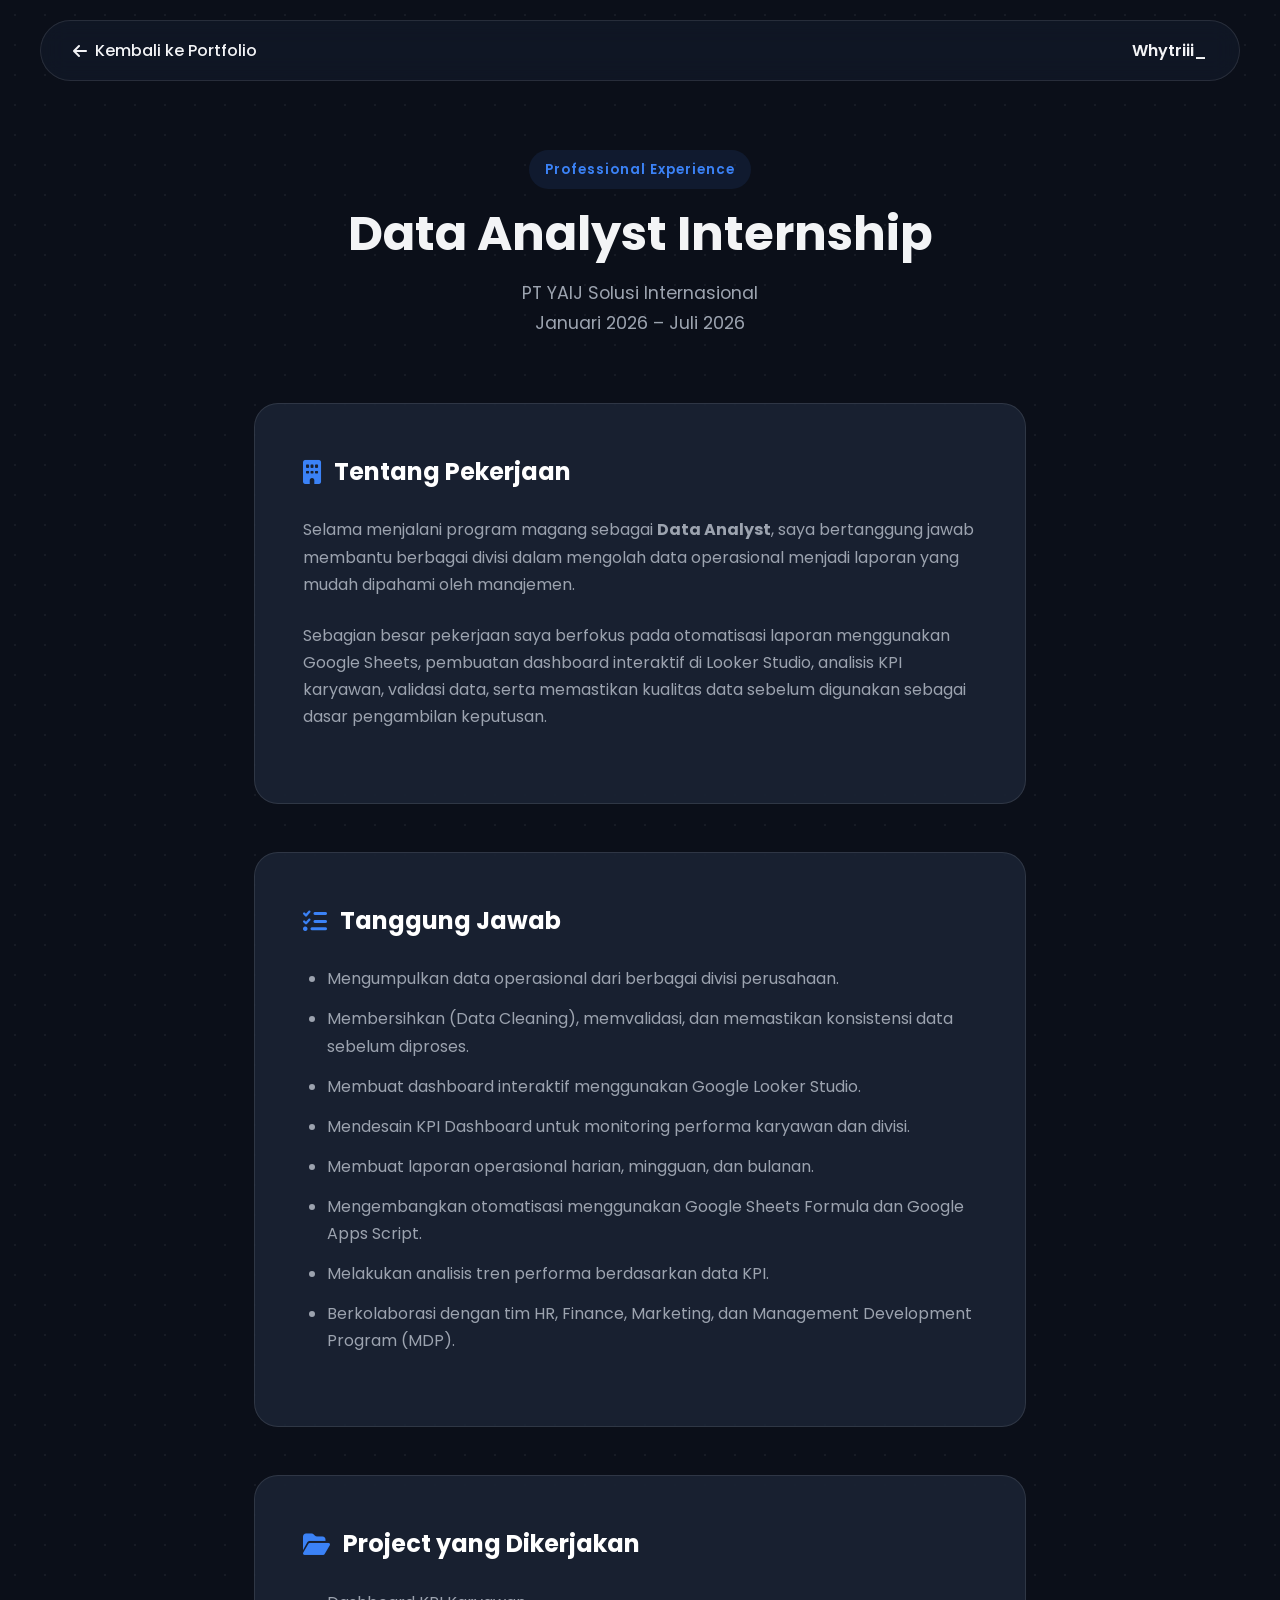
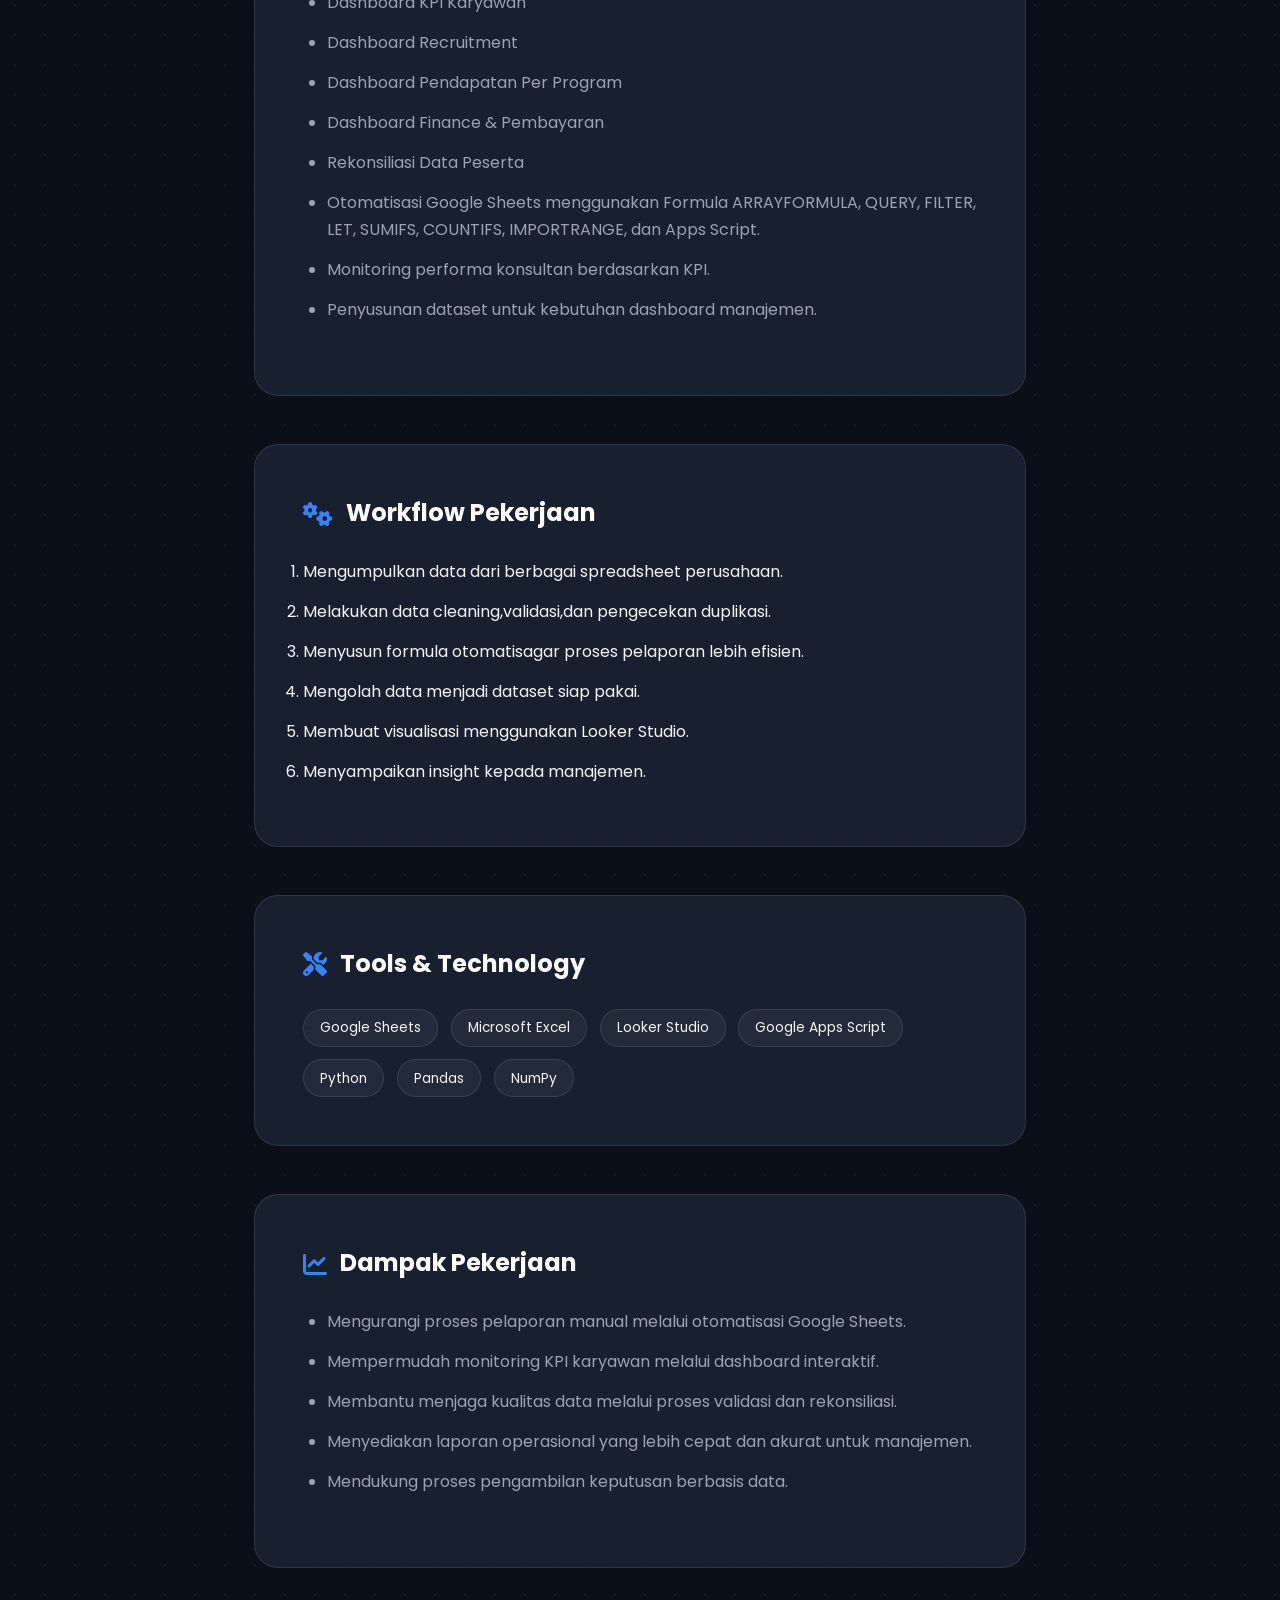
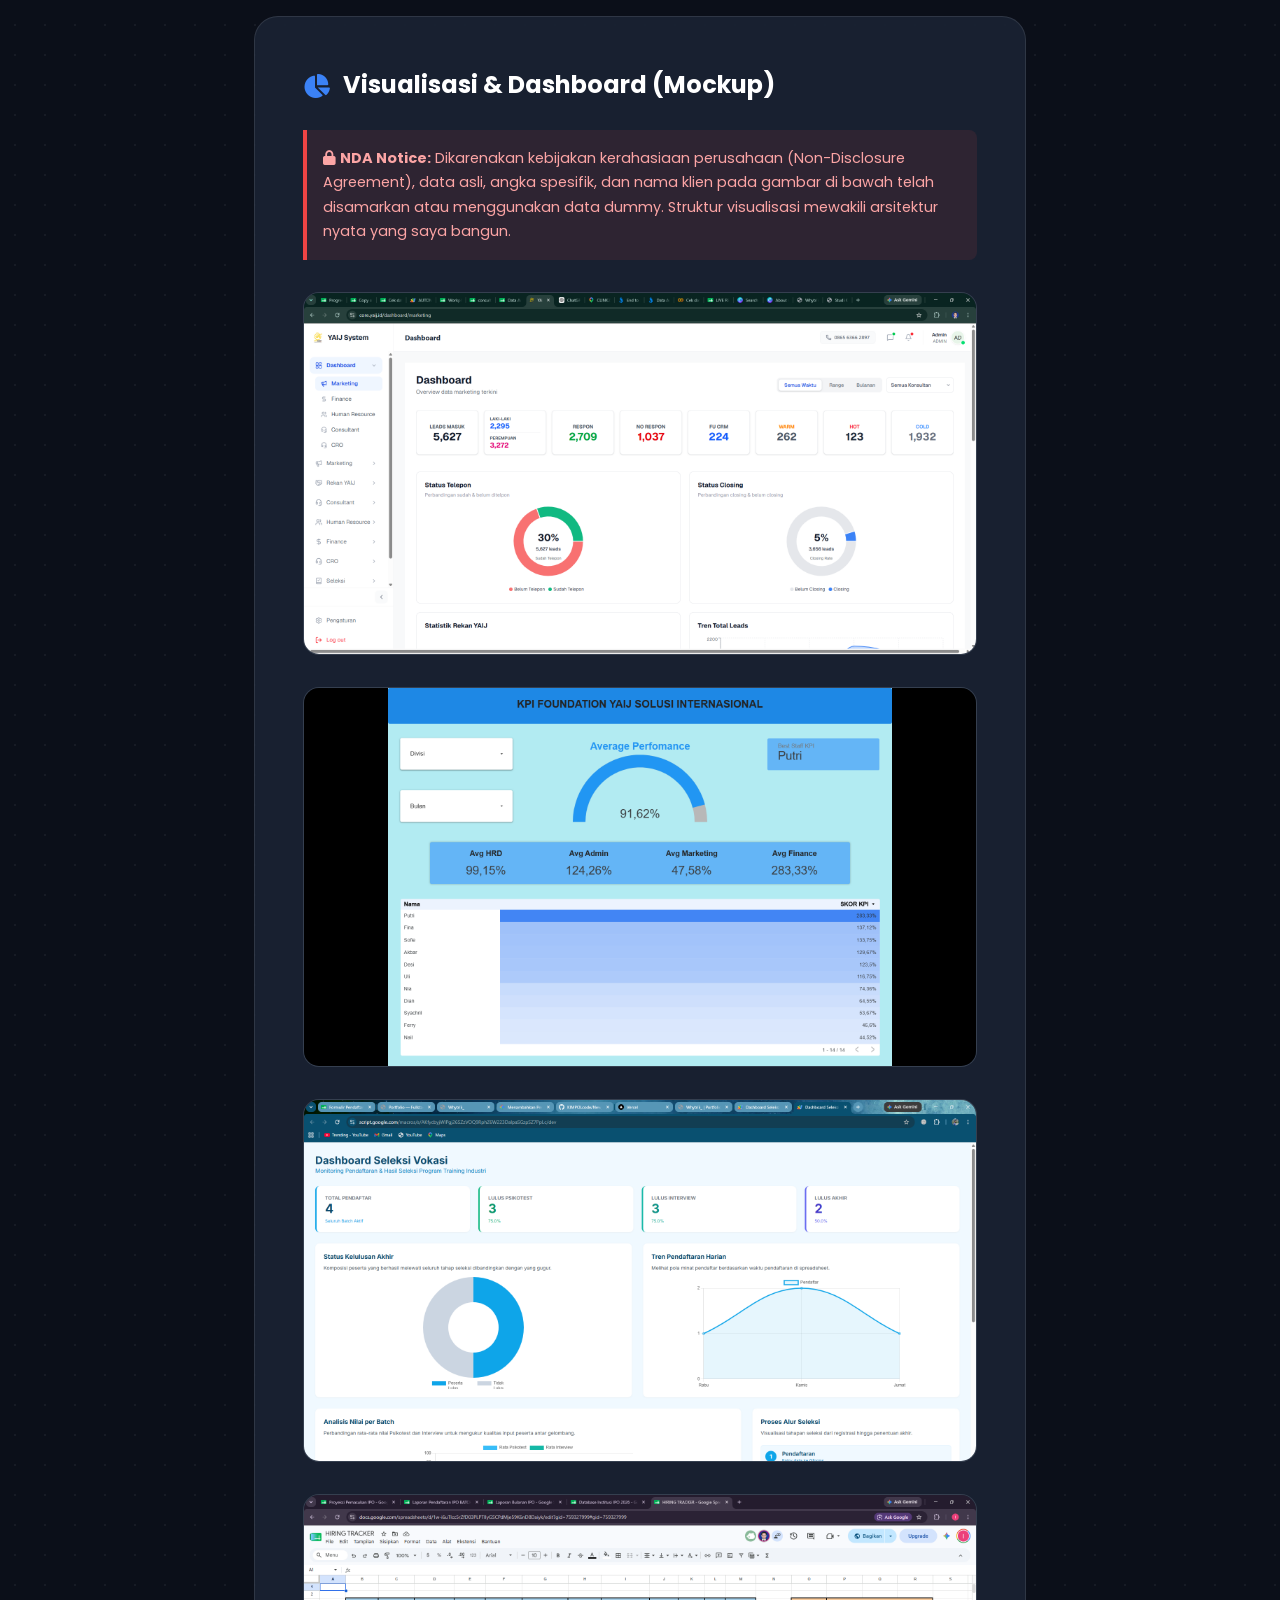
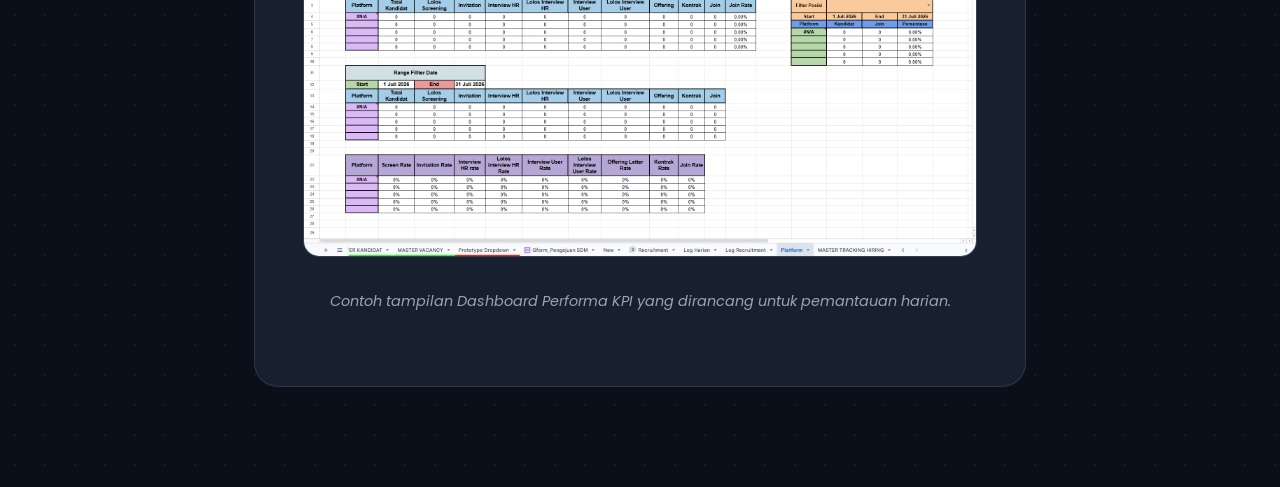
==== yaij.html @ 4270fbc7 "update" ====
<!DOCTYPE html>
<html lang="id">

<head>
    <meta charset="UTF-8" />
    <meta name="viewport" content="width=device-width, initial-scale=1.0" />
    <title>Studi Kasus Data Analyst | Whytriii_</title>

    <!-- Google Fonts -->
    <link rel="preconnect" href="https://fonts.googleapis.com">
    <link rel="preconnect" href="https://fonts.gstatic.com" crossorigin>
    <link href="https://fonts.googleapis.com/css2?family=Poppins:wght@300;400;500;600;700&display=swap"
        rel="stylesheet">

    <!-- Font Awesome -->
    <link rel="stylesheet" href="https://cdnjs.cloudflare.com/ajax/libs/font-awesome/6.6.0/css/all.min.css" />

    <style>
        /* Menggunakan ulang variabel CSS dari halaman utama agar konsisten */
        :root {
            --bg-main: #0B0F19;
            --bg-secondary: #111827;
            --bg-card: rgba(30, 41, 59, 0.7);
            --text-primary: #F3F4F6;
            --text-secondary: #9CA3AF;
            --accent-gradient: linear-gradient(135deg, #3B82F6, #8B5CF6);
            --accent-solid: #3B82F6;
            --border-color: rgba(255, 255, 255, 0.1);
            --glass-blur: blur(12px);
            --transition: all 0.3s ease;
        }

        * {
            margin: 0;
            padding: 0;
            box-sizing: border-box;
            font-family: "Poppins", sans-serif;
        }

        body {
            background-color: var(--bg-main);
            color: var(--text-primary);
            background-image: radial-gradient(rgba(255, 255, 255, 0.05) 1px, transparent 1px);
            background-size: 30px 30px;
            line-height: 1.7;
        }

        /* Navbar Sederhana untuk sub-halaman */
        .simple-nav {
            position: fixed;
            top: 20px;
            left: 50%;
            transform: translateX(-50%);
            width: 95%;
            max-width: 1200px;
            display: flex;
            align-items: center;
            justify-content: space-between;
            background: rgba(17, 24, 39, 0.8);
            backdrop-filter: var(--glass-blur);
            border: 1px solid var(--border-color);
            padding: 1rem 2rem;
            border-radius: 50px;
            z-index: 1000;
        }

        .back-btn {
            color: var(--text-primary);
            text-decoration: none;
            font-weight: 500;
            display: flex;
            align-items: center;
            gap: 0.5rem;
            transition: var(--transition);
        }

        .back-btn:hover {
            color: var(--accent-solid);
        }

        /* Container Konten Utama */
        .case-container {
            max-width: 900px;
            margin: 150px auto 100px;
            padding: 0 5%;
        }

        .case-header {
            text-align: center;
            margin-bottom: 4rem;
        }

        .badge {
            background: rgba(59, 130, 246, 0.1);
            color: var(--accent-solid);
            padding: 0.5rem 1rem;
            border-radius: 20px;
            font-size: 0.85rem;
            font-weight: 600;
            letter-spacing: 1px;
            display: inline-block;
            margin-bottom: 1rem;
        }

        .case-header h1 {
            font-size: clamp(2rem, 4vw, 3rem);
            margin-bottom: 1rem;
            line-height: 1.2;
        }

        .case-header p {
            color: var(--text-secondary);
            font-size: 1.1rem;
        }

        /* Section Konten */
        .content-section {
            background: var(--bg-card);
            border: 1px solid var(--border-color);
            border-radius: 1.5rem;
            padding: 3rem;
            margin-bottom: 3rem;
            backdrop-filter: var(--glass-blur);
        }

        .content-section h2 {
            font-size: 1.5rem;
            margin-bottom: 1.5rem;
            display: flex;
            align-items: center;
            gap: 0.8rem;
            color: white;
        }

        .content-section h2 i {
            color: var(--accent-solid);
        }

        .content-section p {
            color: var(--text-secondary);
            margin-bottom: 1.5rem;
        }

        .content-section ul {
            padding-left: 1.5rem;
            color: var(--text-secondary);
            margin-bottom: 1.5rem;
        }

        .content-section li {
            margin-bottom: 0.8rem;
        }

        /* Mockup / Image Container */
        .mockup-wrapper {
            width: 100%;
            border-radius: 1rem;
            overflow: hidden;
            border: 1px solid var(--border-color);
            margin: 2rem 0;
            background: #1e293b;
            position: relative;
        }

        .mockup-wrapper img {
            width: 100%;
            display: block;
            /* Filter blur bisa digunakan jika ingin ngeblur SS asli, 
               atau pakai gambar mockup dummy */
            /* filter: blur(5px); */
        }

        .nda-notice {
            background: rgba(239, 68, 68, 0.1);
            border-left: 4px solid #ef4444;
            padding: 1rem;
            border-radius: 0 0.5rem 0.5rem 0;
            margin-top: 1rem;
            font-size: 0.9rem;
            color: #fca5a5;
        }

        /* Tools Tags */
        .tools-list {
            display: flex;
            flex-wrap: wrap;
            gap: 0.8rem;
        }

        .tool-tag {
            background: rgba(255, 255, 255, 0.05);
            border: 1px solid var(--border-color);
            padding: 0.4rem 1rem;
            border-radius: 50px;
            font-size: 0.85rem;
            color: var(--text-primary);
        }

        @media (max-width: 768px) {
            .content-section {
                padding: 2rem 1.5rem;
            }
        }
    </style>
</head>

<body>

    <!-- Navbar -->
    <nav class="simple-nav">
        <a href="index.html" class="back-btn">
            <i class="fa-solid fa-arrow-left"></i> Kembali ke Portfolio
        </a>
        <div style="font-weight: 600;">Whytriii_</div>
    </nav>

    <main class="case-container">

        <header class="case-header">
            <span class="badge">Professional Experience</span>

            <h1>
                Data Analyst Internship
            </h1>

            <p>
                PT YAIJ Solusi Internasional<br>
                Januari 2026 – Juli 2026
            </p>
        </header>

        <!-- ABOUT -->
        <section class="content-section">

            <h2>
                <i class="fa-solid fa-building"></i>
                Tentang Pekerjaan
            </h2>

            <p>
                Selama menjalani program magang sebagai <b>Data Analyst</b>,
                saya bertanggung jawab membantu berbagai divisi dalam
                mengolah data operasional menjadi laporan yang mudah dipahami
                oleh manajemen.
            </p>

            <p>
                Sebagian besar pekerjaan saya berfokus pada
                otomatisasi laporan menggunakan Google Sheets,
                pembuatan dashboard interaktif di Looker Studio,
                analisis KPI karyawan,
                validasi data,
                serta memastikan kualitas data sebelum digunakan
                sebagai dasar pengambilan keputusan.
            </p>

        </section>

        <!-- RESPONSIBILITIES -->
        <section class="content-section">

            <h2>
                <i class="fa-solid fa-list-check"></i>
                Tanggung Jawab
            </h2>

            <ul>

                <li>
                    Mengumpulkan data operasional dari berbagai divisi perusahaan.
                </li>

                <li>
                    Membersihkan (Data Cleaning), memvalidasi,
                    dan memastikan konsistensi data sebelum diproses.
                </li>

                <li>
                    Membuat dashboard interaktif menggunakan
                    Google Looker Studio.
                </li>

                <li>
                    Mendesain KPI Dashboard untuk monitoring performa
                    karyawan dan divisi.
                </li>

                <li>
                    Membuat laporan operasional harian,
                    mingguan,
                    dan bulanan.
                </li>

                <li>
                    Mengembangkan otomatisasi menggunakan
                    Google Sheets Formula
                    dan Google Apps Script.
                </li>

                <li>
                    Melakukan analisis tren performa berdasarkan data KPI.
                </li>

                <li>
                    Berkolaborasi dengan tim HR,
                    Finance,
                    Marketing,
                    dan Management Development Program (MDP).
                </li>

            </ul>

        </section>

        <!-- PROJECT -->
        <section class="content-section">

            <h2>

                <i class="fa-solid fa-folder-open"></i>

                Project yang Dikerjakan

            </h2>

            <ul>

                <li>
                    Dashboard KPI Karyawan
                </li>

                <li>
                    Dashboard Recruitment
                </li>

                <li>
                    Dashboard Pendapatan Per Program
                </li>

                <li>
                    Dashboard Finance & Pembayaran
                </li>

                <li>
                    Rekonsiliasi Data Peserta
                </li>

                <li>
                    Otomatisasi Google Sheets menggunakan Formula
                    ARRAYFORMULA, QUERY, FILTER,
                    LET, SUMIFS,
                    COUNTIFS,
                    IMPORTRANGE,
                    dan Apps Script.
                </li>

                <li>
                    Monitoring performa konsultan berdasarkan KPI.
                </li>

                <li>
                    Penyusunan dataset untuk kebutuhan dashboard
                    manajemen.
                </li>
            </ul>
        </section>

        <!-- WORKFLOW -->
        <section class="content-section">
            <h2>
                <i class="fa-solid fa-gears"></i>
                Workflow Pekerjaan
            </h2>
            <ol>
                <li>Mengumpulkan data dari berbagai spreadsheet perusahaan.</li>
                <li>Melakukan data cleaning,validasi,dan pengecekan duplikasi.</li>
                <li>Menyusun formula otomatisagar proses pelaporan lebih efisien.</li>
                <li>Mengolah data menjadi dataset siap pakai.</li>
                <li>Membuat visualisasi menggunakan Looker Studio.</li>
                <li>Menyampaikan insight kepada manajemen.</li>
            </ol>
        </section>

        <!-- TOOLS -->
        <section class="content-section">
            <h2>
                <i class="fa-solid fa-screwdriver-wrench"></i>
                Tools & Technology
            </h2>
            <div class="tools-list">
                <span class="tool-tag">Google Sheets</span>
                <span class="tool-tag">Microsoft Excel</span>
                <span class="tool-tag">Looker Studio</span>
                <span class="tool-tag">Google Apps Script</span>
                <span class="tool-tag">Python</span>
                <span class="tool-tag">Pandas</span>
                <span class="tool-tag">NumPy</span>
            </div>
        </section>

        <!-- IMPACT -->
        <section class="content-section">
            <h2>
                <i class="fa-solid fa-chart-line"></i>
                Dampak Pekerjaan
            </h2>

            <ul>
                <li>Mengurangi proses pelaporan manual melalui otomatisasi Google Sheets.</li>
                <li>Mempermudah monitoring KPI karyawan melalui dashboard interaktif.</li>
                <li>Membantu menjaga kualitas data melalui proses validasi dan rekonsiliasi.</li>
                <li>Menyediakan laporan operasional yang lebih cepat dan akurat untuk manajemen.</li>
                <li>Mendukung proses pengambilan keputusan berbasis data.</li>
            </ul>

        </section>
        <!-- Section 4: Cuplikan Hasil / Dashboard -->
        <section class="content-section">
            <h2><i class="fa-solid fa-chart-pie"></i> Visualisasi & Dashboard (Mockup)</h2>

            <div class="nda-notice">
                <i class="fa-solid fa-lock"></i> <strong>NDA Notice:</strong> Dikarenakan kebijakan kerahasiaan
                perusahaan (Non-Disclosure Agreement), data asli, angka spesifik, dan nama klien pada gambar di bawah
                telah disamarkan atau menggunakan data dummy. Struktur visualisasi mewakili arsitektur nyata yang saya
                bangun.
            </div>

            <!-- Tempatkan gambar SS/Mockup dashboard kamu di sini -->
            <div class="mockup-wrapper">
                <!-- Ganti src dengan screenshot dashboard kamu (dummy/blur) -->
                <img src="Img\Dashboard.png" alt="Mockup Dashboard Data Analyst"
                    onerror="this.style.backgroundColor='#1e293b'; this.style.height='300px';">
            </div>
            <div class="mockup-wrapper">
                <!-- Ganti src dengan screenshot dashboard kamu (dummy/blur) -->
                <img src="Img\KPI.png" alt="Mockup Dashboard Data Analyst"
                    onerror="this.style.backgroundColor='#1e293b'; this.style.height='300px';">
            </div>
            <div class="mockup-wrapper">
                <!-- Ganti src dengan screenshot dashboard kamu (dummy/blur) -->
                <img src="Img\Seleksi Peserta.png" alt="Mockup Dashboard Data Analyst"
                    onerror="this.style.backgroundColor='#1e293b'; this.style.height='300px';">
            </div>
            <div class="mockup-wrapper">
                <!-- Ganti src dengan screenshot dashboard kamu (dummy/blur) -->
                <img src="Img\HR.png" alt="Mockup Dashboard Data Analyst"
                    onerror="this.style.backgroundColor='#1e293b'; this.style.height='300px';">
            </div>
            <p style="font-size: 0.9rem; text-align: center;">
                <em>Contoh tampilan Dashboard Performa KPI yang dirancang untuk pemantauan harian.</em>
            </p>
        </section>

    </main>

</body>

</html>
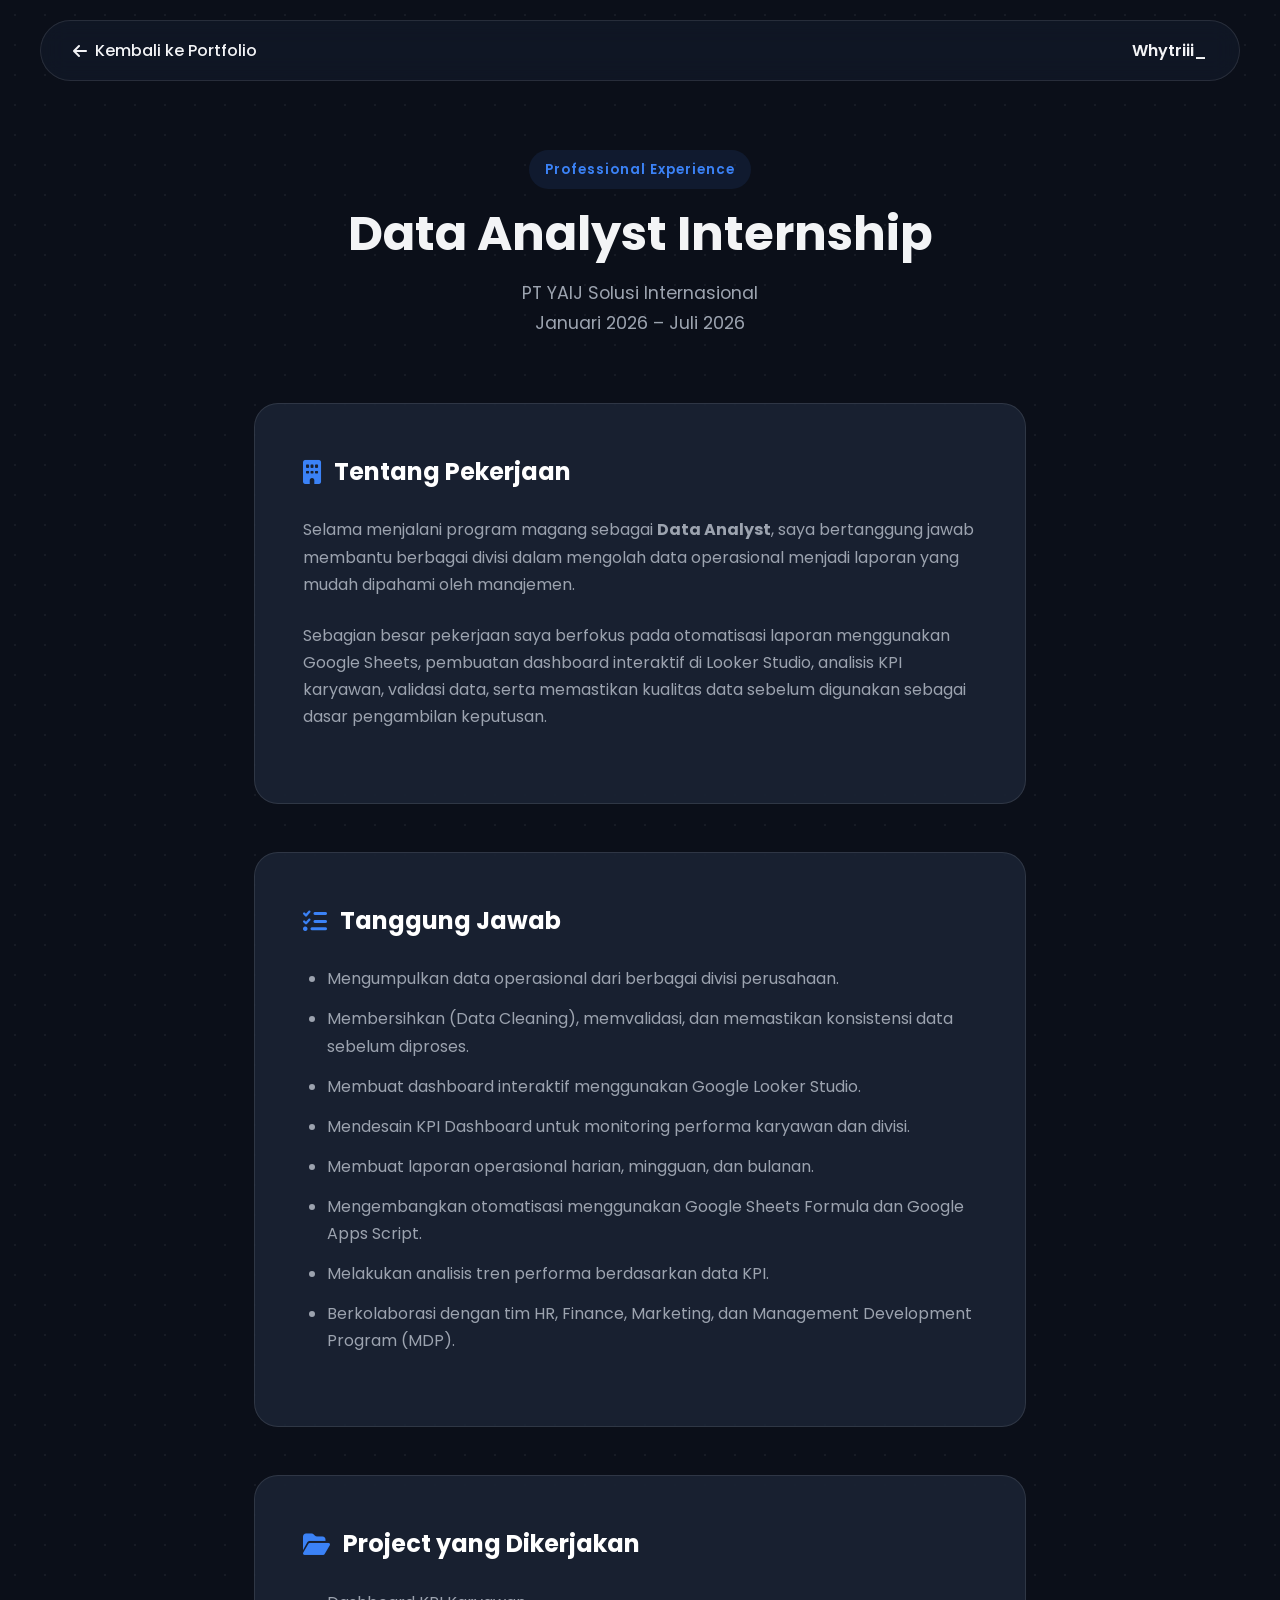
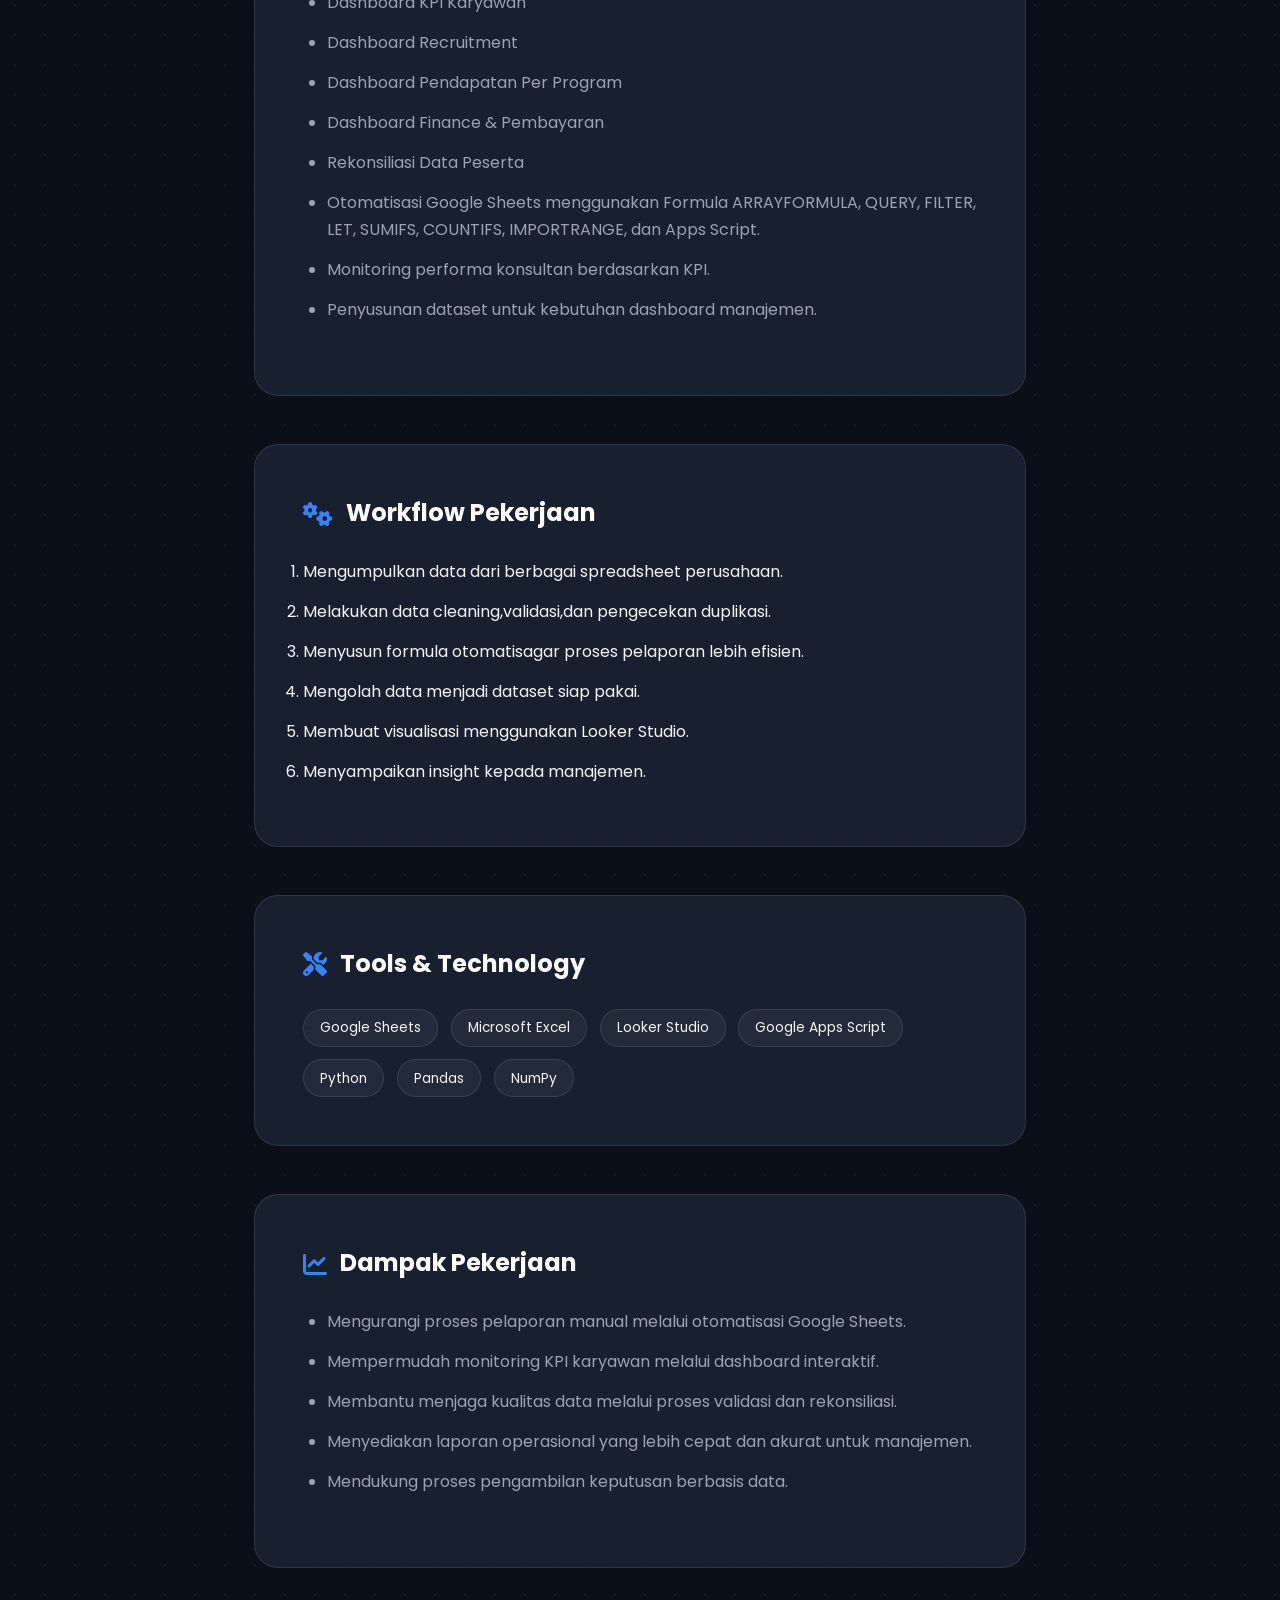
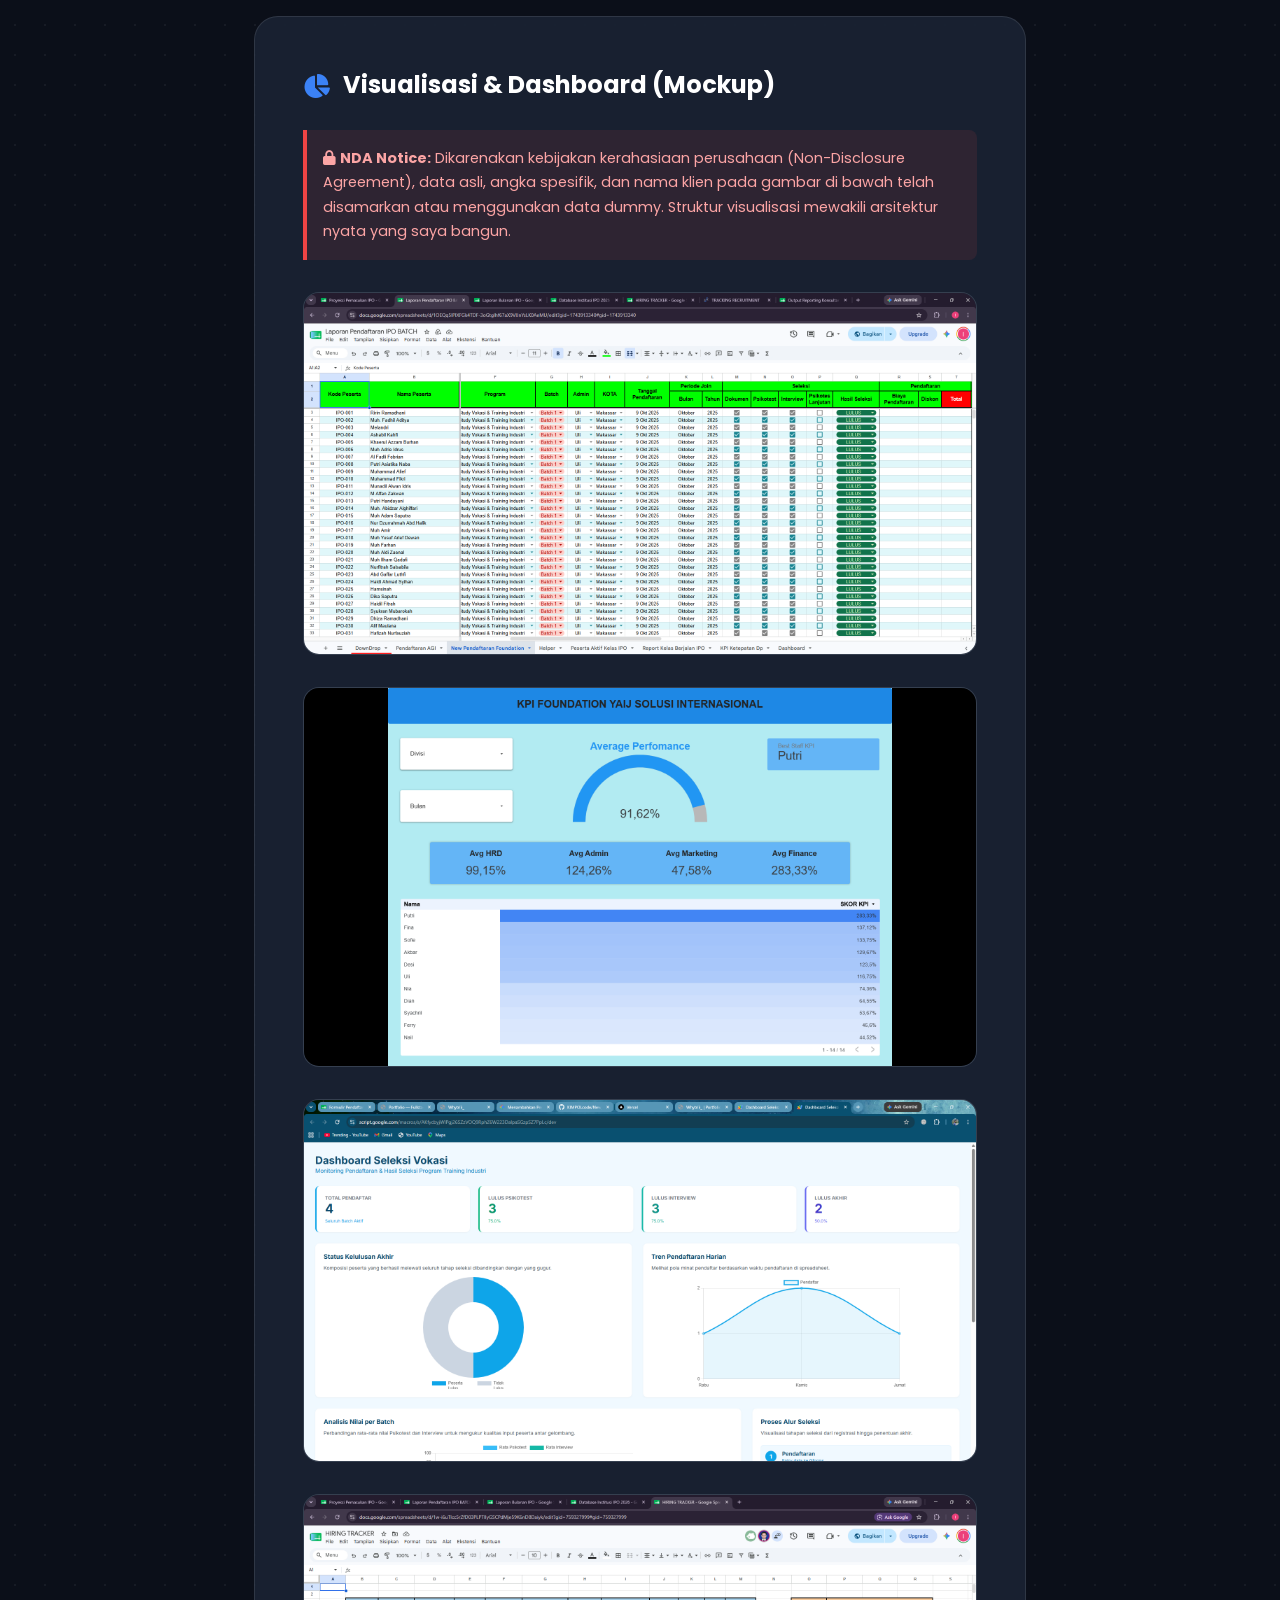
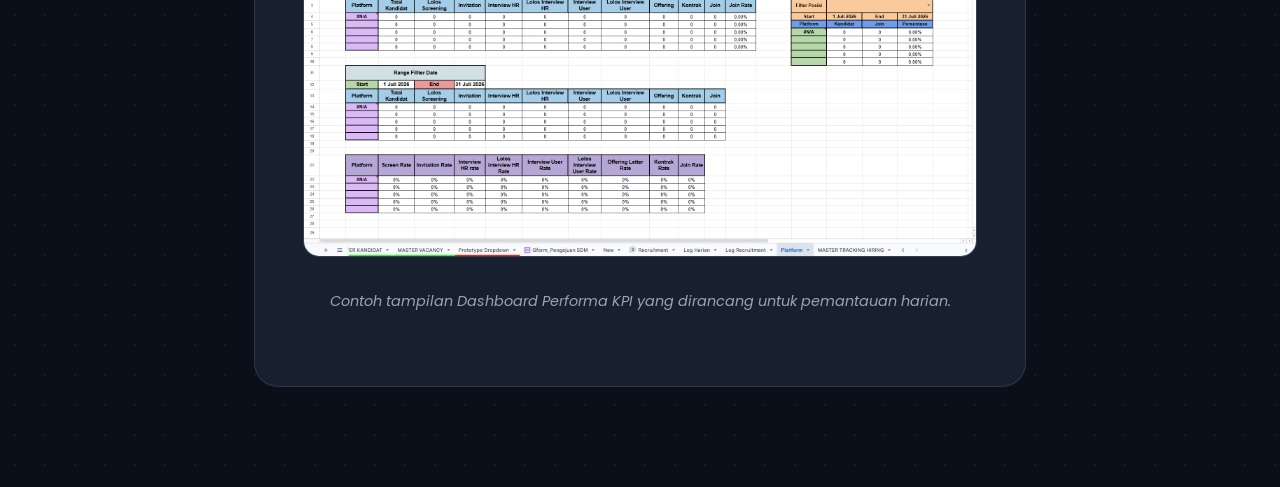
==== commit e869f15a: "update" ====
--- a/yaij.html
+++ b/yaij.html
@@ -428,7 +428,7 @@
             <!-- Tempatkan gambar SS/Mockup dashboard kamu di sini -->
             <div class="mockup-wrapper">
                 <!-- Ganti src dengan screenshot dashboard kamu (dummy/blur) -->
-                <img src="Img\Dashboard.png" alt="Mockup Dashboard Data Analyst"
+                <img src="Img\data.png" alt="Mockup Dashboard Data Analyst"
                     onerror="this.style.backgroundColor='#1e293b'; this.style.height='300px';">
             </div>
             <div class="mockup-wrapper">
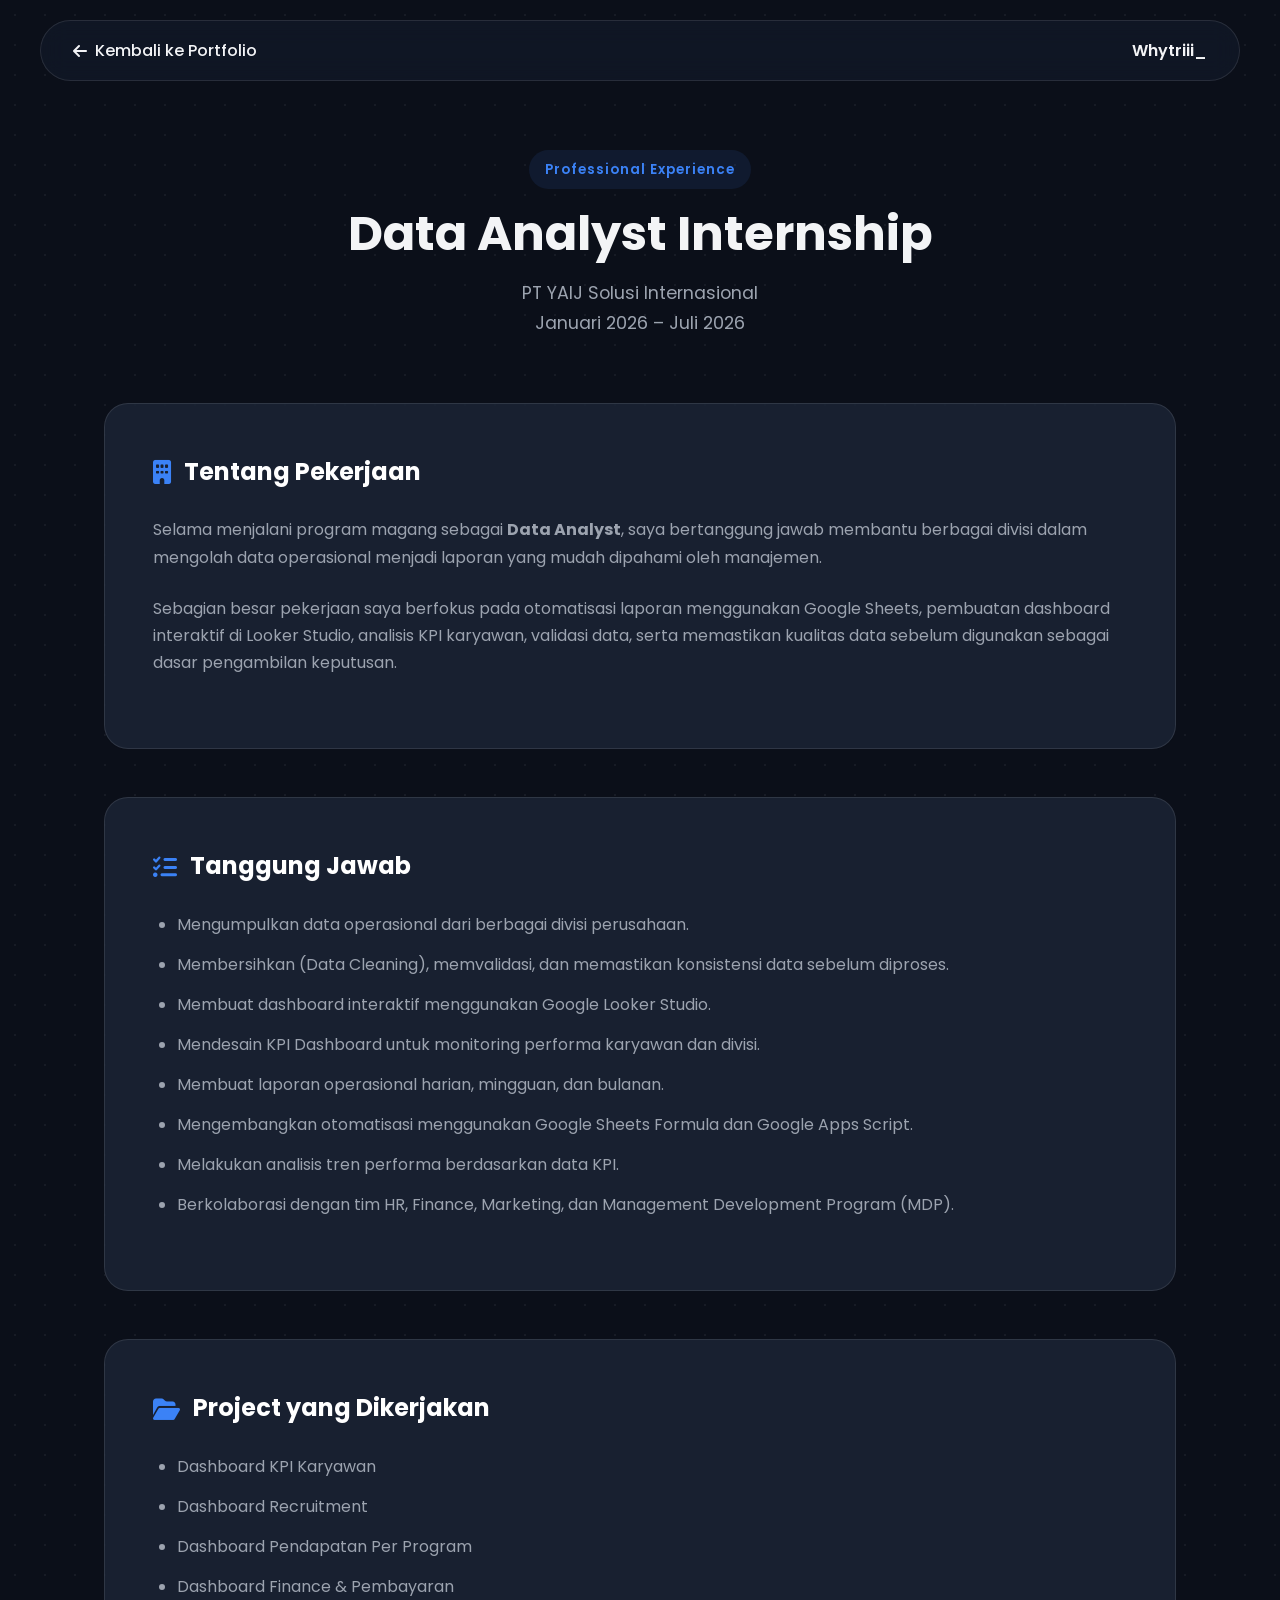
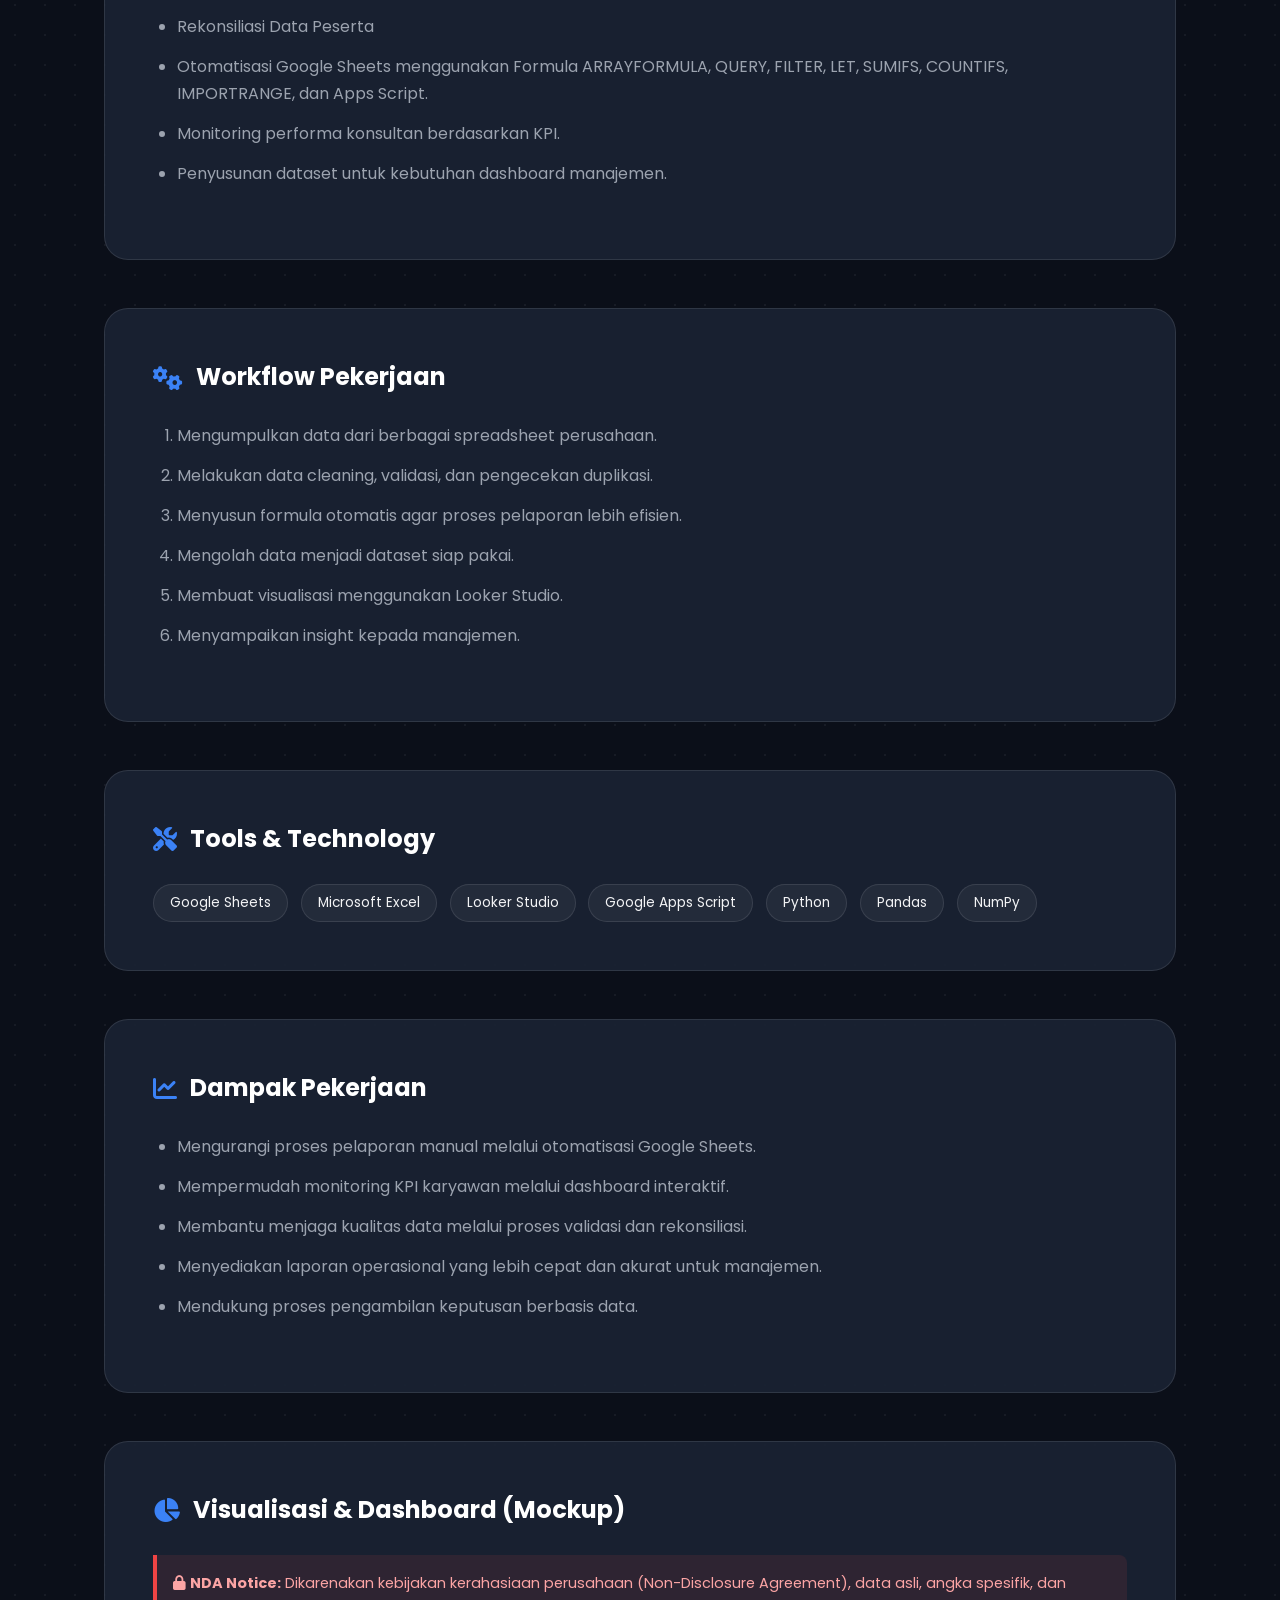
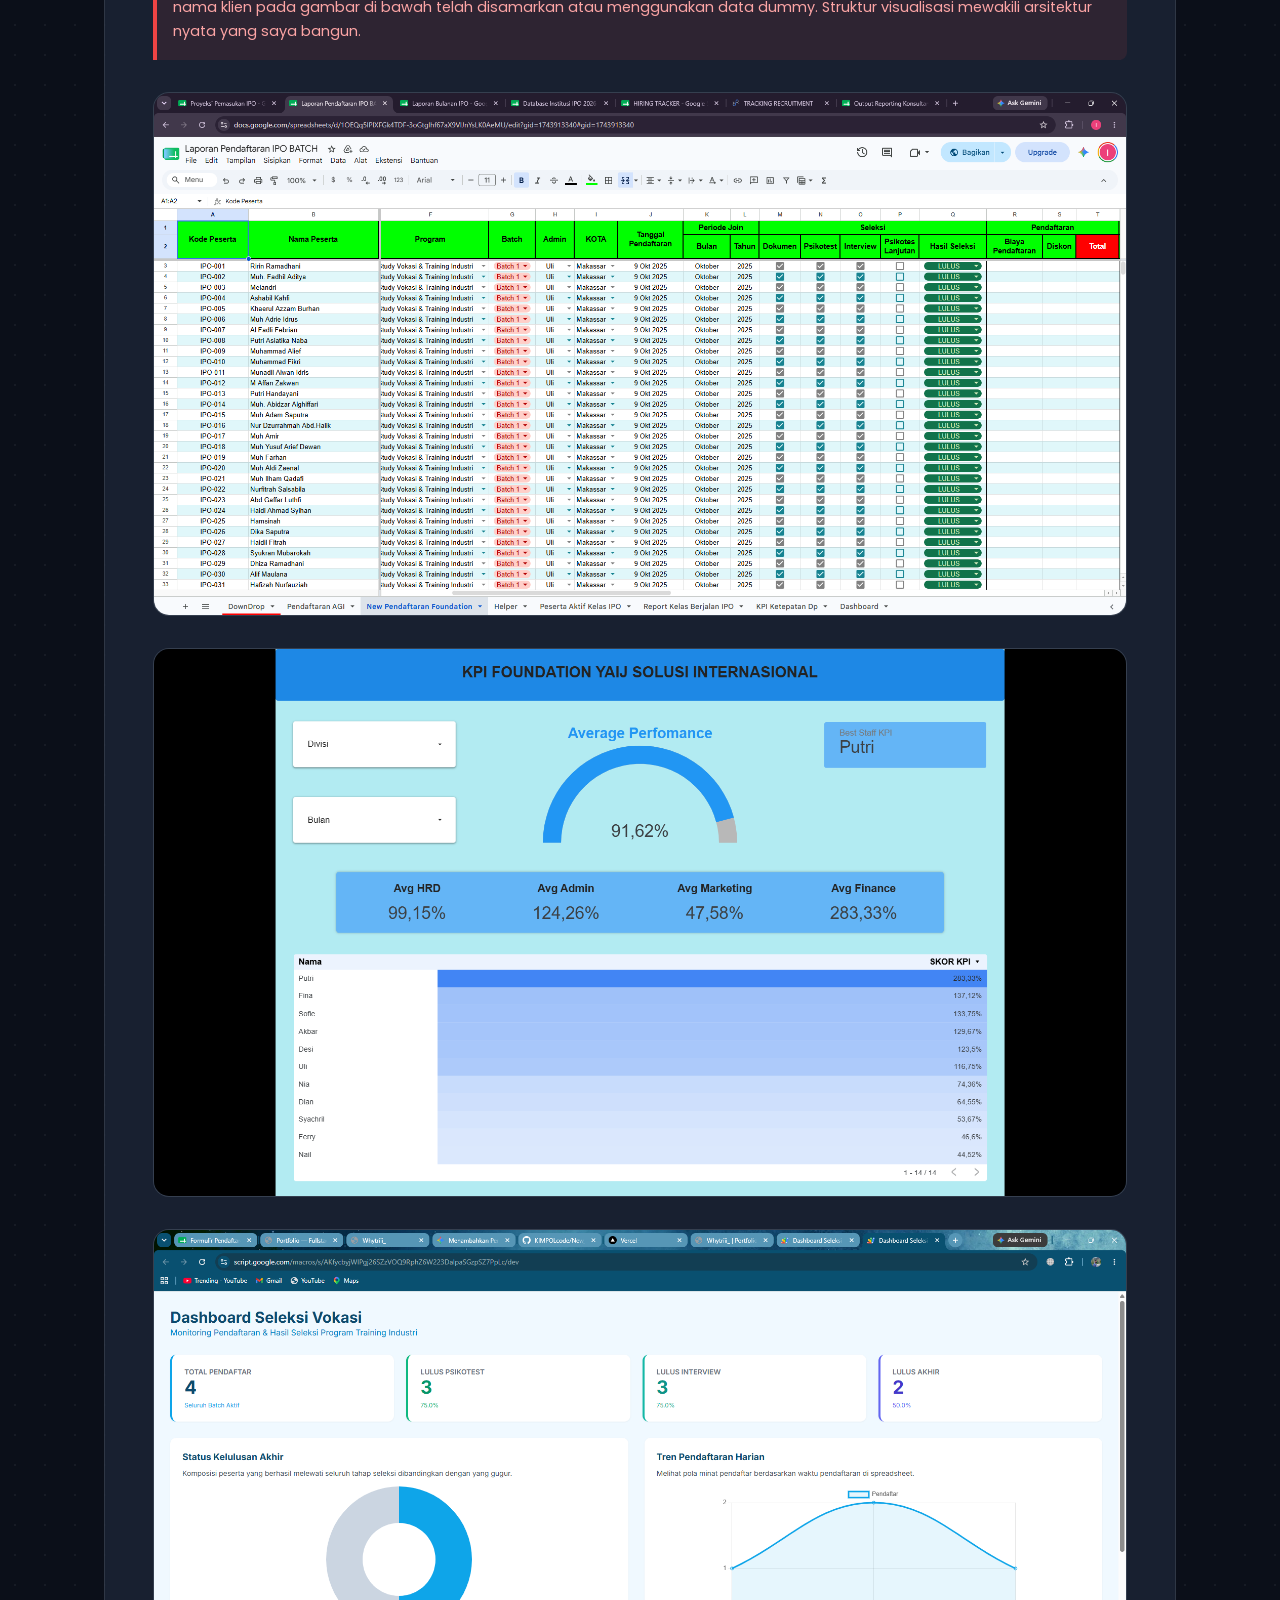
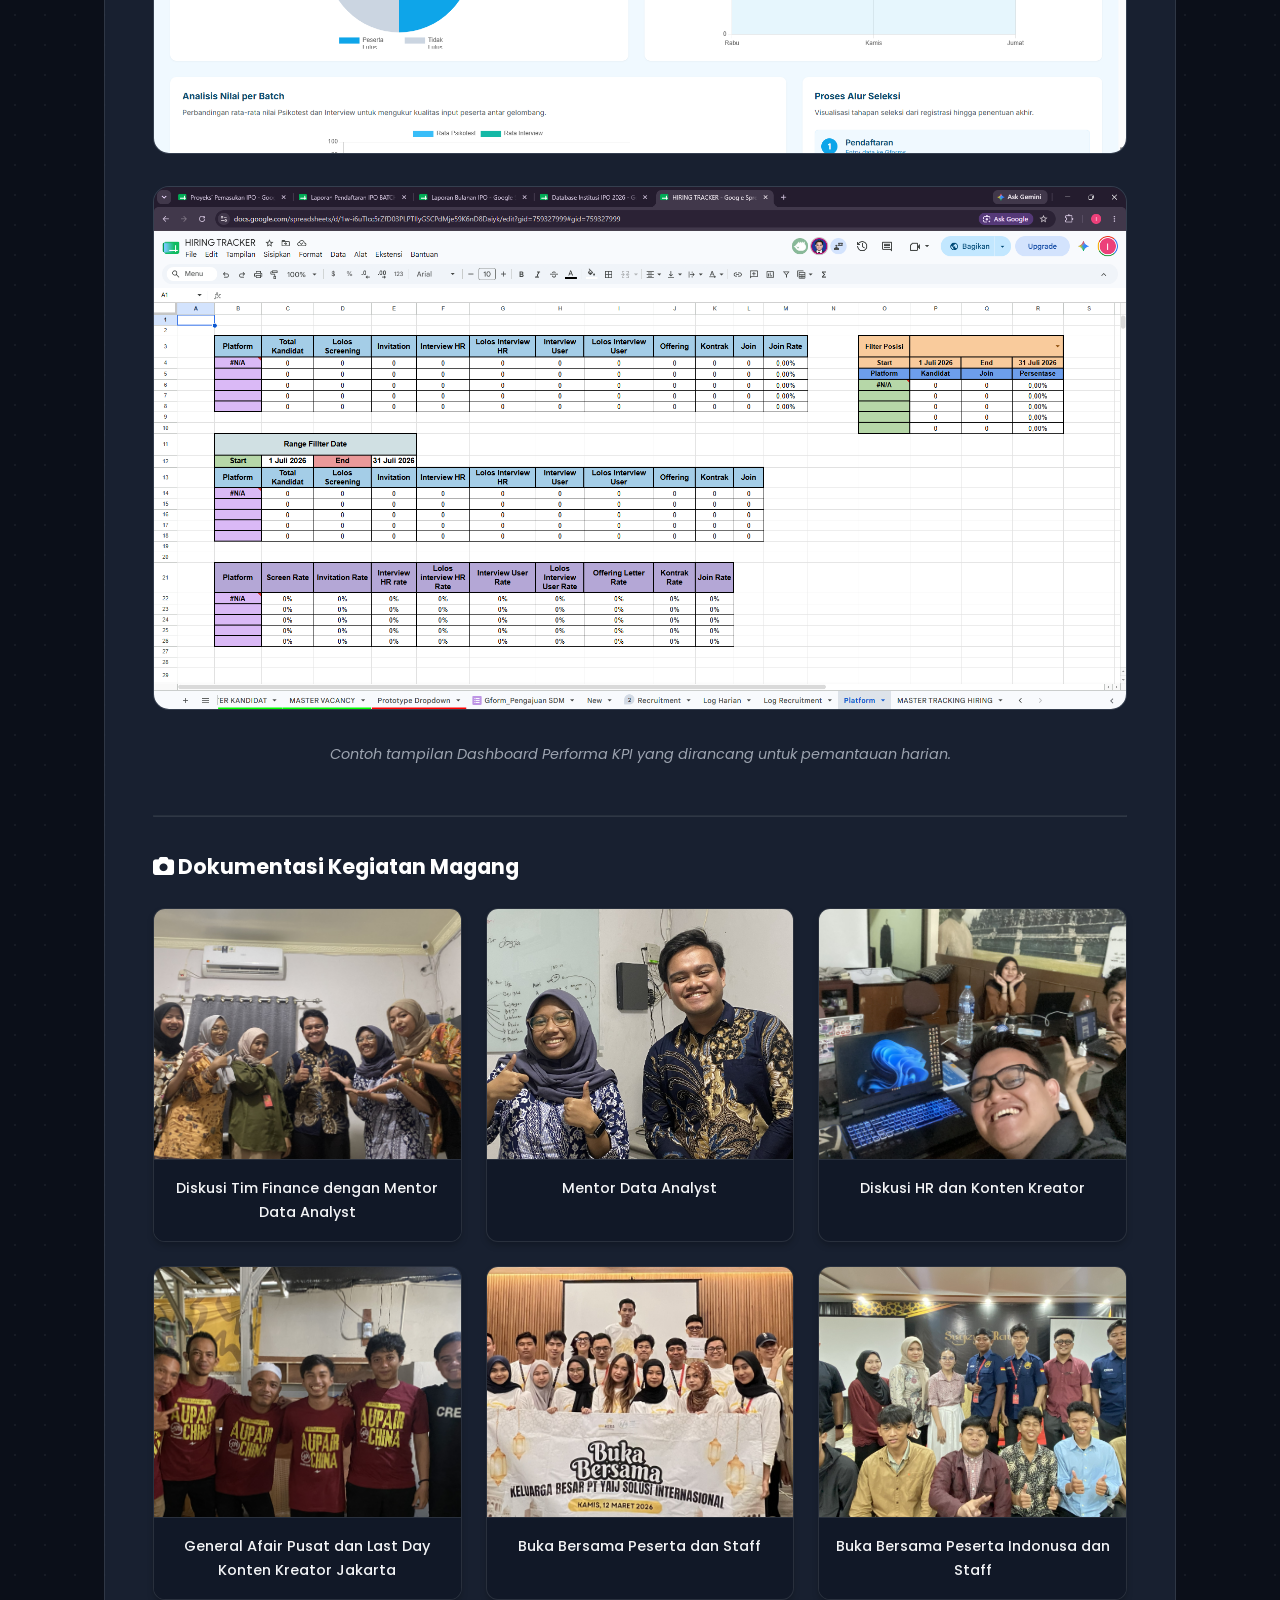
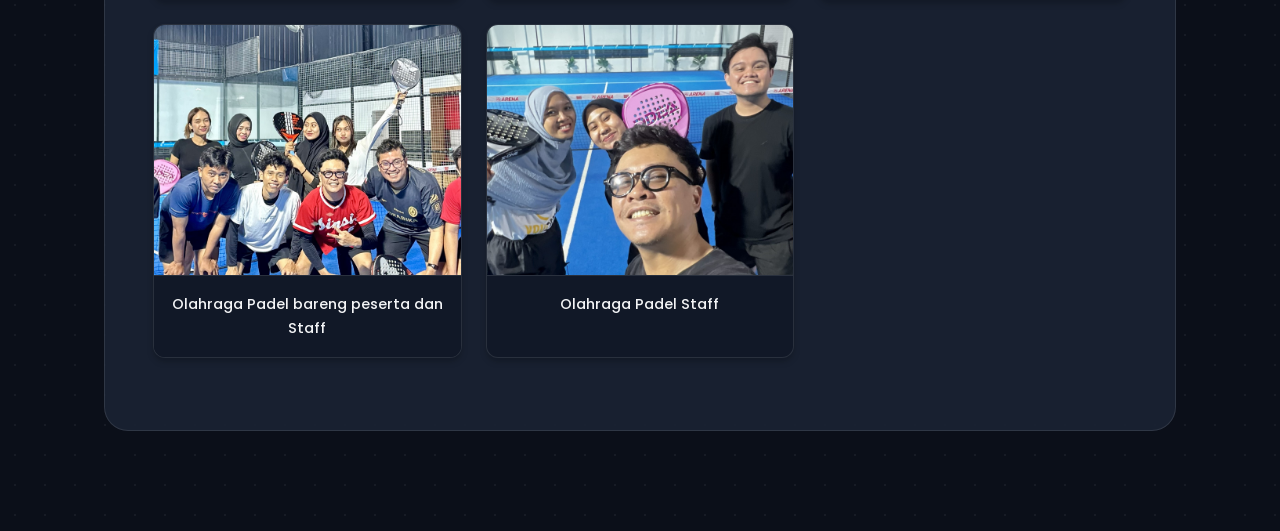
==== commit 1d7594d9: "update" ====
--- a/yaij.html
+++ b/yaij.html
@@ -80,7 +80,8 @@
 
         /* Container Konten Utama */
         .case-container {
-            max-width: 900px;
+            max-width: 1200px;
+            /* DIUBAH: Dari 900px menjadi 1200px agar lebih lebar di desktop */
             margin: 150px auto 100px;
             padding: 0 5%;
         }
@@ -141,7 +142,8 @@
             margin-bottom: 1.5rem;
         }
 
-        .content-section ul {
+        .content-section ul,
+        .content-section ol {
             padding-left: 1.5rem;
             color: var(--text-secondary);
             margin-bottom: 1.5rem;
@@ -165,9 +167,6 @@
         .mockup-wrapper img {
             width: 100%;
             display: block;
-            /* Filter blur bisa digunakan jika ingin ngeblur SS asli, 
-               atau pakai gambar mockup dummy */
-            /* filter: blur(5px); */
         }
 
         .nda-notice {
@@ -196,9 +195,48 @@
             color: var(--text-primary);
         }
 
+        /* --- CSS TAMBAHAN UNTUK GALERI FOTO --- */
+        .kegiatan-grid {
+            display: grid;
+            grid-template-columns: repeat(auto-fit, minmax(300px, 1fr));
+            /* Diperbesar sedikit min-width nya agar foto tidak terlalu kecil di layar lebar */
+            gap: 1.5rem;
+            margin-bottom: 1.5rem;
+        }
+
+        .kegiatan-item {
+            border-radius: 12px;
+            overflow: hidden;
+            box-shadow: 0 4px 6px rgba(0, 0, 0, 0.2);
+            border: 1px solid var(--border-color);
+            background-color: var(--bg-secondary);
+        }
+
+        .kegiatan-item img {
+            width: 100%;
+            height: 250px;
+            /* Sedikit ditinggikan agar proporsional dengan layar lebar */
+            object-fit: cover;
+            display: block;
+        }
+
+        .kegiatan-caption {
+            padding: 1rem;
+            background-color: var(--bg-secondary);
+            color: var(--text-primary);
+            font-size: 0.9rem;
+            text-align: center;
+            font-weight: 500;
+            border-top: 1px solid var(--border-color);
+        }
+
         @media (max-width: 768px) {
             .content-section {
                 padding: 2rem 1.5rem;
+            }
+
+            .kegiatan-item img {
+                height: 200px;
             }
         }
     </style>
@@ -231,19 +269,16 @@
 
         <!-- ABOUT -->
         <section class="content-section">
-
             <h2>
                 <i class="fa-solid fa-building"></i>
                 Tentang Pekerjaan
             </h2>
-
             <p>
                 Selama menjalani program magang sebagai <b>Data Analyst</b>,
                 saya bertanggung jawab membantu berbagai divisi dalam
                 mengolah data operasional menjadi laporan yang mudah dipahami
                 oleh manajemen.
             </p>
-
             <p>
                 Sebagian besar pekerjaan saya berfokus pada
                 otomatisasi laporan menggunakan Google Sheets,
@@ -253,115 +288,42 @@
                 serta memastikan kualitas data sebelum digunakan
                 sebagai dasar pengambilan keputusan.
             </p>
-
         </section>
 
         <!-- RESPONSIBILITIES -->
         <section class="content-section">
-
             <h2>
                 <i class="fa-solid fa-list-check"></i>
                 Tanggung Jawab
             </h2>
-
             <ul>
-
-                <li>
-                    Mengumpulkan data operasional dari berbagai divisi perusahaan.
-                </li>
-
-                <li>
-                    Membersihkan (Data Cleaning), memvalidasi,
-                    dan memastikan konsistensi data sebelum diproses.
-                </li>
-
-                <li>
-                    Membuat dashboard interaktif menggunakan
-                    Google Looker Studio.
-                </li>
-
-                <li>
-                    Mendesain KPI Dashboard untuk monitoring performa
-                    karyawan dan divisi.
-                </li>
-
-                <li>
-                    Membuat laporan operasional harian,
-                    mingguan,
-                    dan bulanan.
-                </li>
-
-                <li>
-                    Mengembangkan otomatisasi menggunakan
-                    Google Sheets Formula
-                    dan Google Apps Script.
-                </li>
-
-                <li>
-                    Melakukan analisis tren performa berdasarkan data KPI.
-                </li>
-
-                <li>
-                    Berkolaborasi dengan tim HR,
-                    Finance,
-                    Marketing,
-                    dan Management Development Program (MDP).
-                </li>
-
+                <li>Mengumpulkan data operasional dari berbagai divisi perusahaan.</li>
+                <li>Membersihkan (Data Cleaning), memvalidasi, dan memastikan konsistensi data sebelum diproses.</li>
+                <li>Membuat dashboard interaktif menggunakan Google Looker Studio.</li>
+                <li>Mendesain KPI Dashboard untuk monitoring performa karyawan dan divisi.</li>
+                <li>Membuat laporan operasional harian, mingguan, dan bulanan.</li>
+                <li>Mengembangkan otomatisasi menggunakan Google Sheets Formula dan Google Apps Script.</li>
+                <li>Melakukan analisis tren performa berdasarkan data KPI.</li>
+                <li>Berkolaborasi dengan tim HR, Finance, Marketing, dan Management Development Program (MDP).</li>
             </ul>
-
         </section>
 
         <!-- PROJECT -->
         <section class="content-section">
-
-            <h2>
-
+            <h2>
                 <i class="fa-solid fa-folder-open"></i>
-
                 Project yang Dikerjakan
-
-            </h2>
-
+            </h2>
             <ul>
-
-                <li>
-                    Dashboard KPI Karyawan
-                </li>
-
-                <li>
-                    Dashboard Recruitment
-                </li>
-
-                <li>
-                    Dashboard Pendapatan Per Program
-                </li>
-
-                <li>
-                    Dashboard Finance & Pembayaran
-                </li>
-
-                <li>
-                    Rekonsiliasi Data Peserta
-                </li>
-
-                <li>
-                    Otomatisasi Google Sheets menggunakan Formula
-                    ARRAYFORMULA, QUERY, FILTER,
-                    LET, SUMIFS,
-                    COUNTIFS,
-                    IMPORTRANGE,
-                    dan Apps Script.
-                </li>
-
-                <li>
-                    Monitoring performa konsultan berdasarkan KPI.
-                </li>
-
-                <li>
-                    Penyusunan dataset untuk kebutuhan dashboard
-                    manajemen.
-                </li>
+                <li>Dashboard KPI Karyawan</li>
+                <li>Dashboard Recruitment</li>
+                <li>Dashboard Pendapatan Per Program</li>
+                <li>Dashboard Finance & Pembayaran</li>
+                <li>Rekonsiliasi Data Peserta</li>
+                <li>Otomatisasi Google Sheets menggunakan Formula ARRAYFORMULA, QUERY, FILTER, LET, SUMIFS, COUNTIFS,
+                    IMPORTRANGE, dan Apps Script.</li>
+                <li>Monitoring performa konsultan berdasarkan KPI.</li>
+                <li>Penyusunan dataset untuk kebutuhan dashboard manajemen.</li>
             </ul>
         </section>
 
@@ -373,8 +335,8 @@
             </h2>
             <ol>
                 <li>Mengumpulkan data dari berbagai spreadsheet perusahaan.</li>
-                <li>Melakukan data cleaning,validasi,dan pengecekan duplikasi.</li>
-                <li>Menyusun formula otomatisagar proses pelaporan lebih efisien.</li>
+                <li>Melakukan data cleaning, validasi, dan pengecekan duplikasi.</li>
+                <li>Menyusun formula otomatis agar proses pelaporan lebih efisien.</li>
                 <li>Mengolah data menjadi dataset siap pakai.</li>
                 <li>Membuat visualisasi menggunakan Looker Studio.</li>
                 <li>Menyampaikan insight kepada manajemen.</li>
@@ -404,7 +366,6 @@
                 <i class="fa-solid fa-chart-line"></i>
                 Dampak Pekerjaan
             </h2>
-
             <ul>
                 <li>Mengurangi proses pelaporan manual melalui otomatisasi Google Sheets.</li>
                 <li>Mempermudah monitoring KPI karyawan melalui dashboard interaktif.</li>
@@ -412,12 +373,11 @@
                 <li>Menyediakan laporan operasional yang lebih cepat dan akurat untuk manajemen.</li>
                 <li>Mendukung proses pengambilan keputusan berbasis data.</li>
             </ul>
-
-        </section>
-        <!-- Section 4: Cuplikan Hasil / Dashboard -->
+        </section>
+
+        <!-- VISUALISASI & DOKUMENTASI -->
         <section class="content-section">
             <h2><i class="fa-solid fa-chart-pie"></i> Visualisasi & Dashboard (Mockup)</h2>
-
             <div class="nda-notice">
                 <i class="fa-solid fa-lock"></i> <strong>NDA Notice:</strong> Dikarenakan kebijakan kerahasiaan
                 perusahaan (Non-Disclosure Agreement), data asli, angka spesifik, dan nama klien pada gambar di bawah
@@ -425,34 +385,103 @@
                 bangun.
             </div>
 
-            <!-- Tempatkan gambar SS/Mockup dashboard kamu di sini -->
             <div class="mockup-wrapper">
-                <!-- Ganti src dengan screenshot dashboard kamu (dummy/blur) -->
                 <img src="Img\data.png" alt="Mockup Dashboard Data Analyst"
                     onerror="this.style.backgroundColor='#1e293b'; this.style.height='300px';">
             </div>
             <div class="mockup-wrapper">
-                <!-- Ganti src dengan screenshot dashboard kamu (dummy/blur) -->
                 <img src="Img\KPI.png" alt="Mockup Dashboard Data Analyst"
                     onerror="this.style.backgroundColor='#1e293b'; this.style.height='300px';">
             </div>
             <div class="mockup-wrapper">
-                <!-- Ganti src dengan screenshot dashboard kamu (dummy/blur) -->
                 <img src="Img\Seleksi Peserta.png" alt="Mockup Dashboard Data Analyst"
                     onerror="this.style.backgroundColor='#1e293b'; this.style.height='300px';">
             </div>
             <div class="mockup-wrapper">
-                <!-- Ganti src dengan screenshot dashboard kamu (dummy/blur) -->
                 <img src="Img\HR.png" alt="Mockup Dashboard Data Analyst"
                     onerror="this.style.backgroundColor='#1e293b'; this.style.height='300px';">
             </div>
-            <p style="font-size: 0.9rem; text-align: center;">
+            <p style="font-size: 0.9rem; text-align: center; margin-bottom: 3rem;">
                 <em>Contoh tampilan Dashboard Performa KPI yang dirancang untuk pemantauan harian.</em>
             </p>
-        </section>
-
+
+            <hr style="border-color: rgba(255,255,255,0.1); margin-bottom: 2rem;">
+
+            <!-- Bagian Dokumentasi Kegiatan Magang -->
+            <h3 style="margin-bottom: 1.5rem; color: #fff; font-size: 1.3rem;">
+                <i class="fa-solid fa-camera"></i> Dokumentasi Kegiatan Magang
+            </h3>
+
+            <!-- Grid Galeri Foto (Styling sudah dipindah ke bagian atas <style>) -->
+            <div class="kegiatan-grid">
+
+                <div class="kegiatan-item">
+                    <img src="Img_magang\Finance.jpg" alt="Diskusi Tim Finance"
+                        onerror="this.style.backgroundColor='#334155'; this.alt='Gambar tidak ditemukan';">
+                    <div class="kegiatan-caption">
+                        Diskusi Tim Finance dengan Mentor Data Analyst
+                    </div>
+                </div>
+
+                <div class="kegiatan-item">
+                    <img src="Img_magang\Mentor.jpg" alt="Mentor Data Analyst"
+                        onerror="this.style.backgroundColor='#334155'; this.alt='Gambar tidak ditemukan';">
+                    <div class="kegiatan-caption">
+                        Mentor Data Analyst
+                    </div>
+                </div>
+
+                <div class="kegiatan-item">
+                    <img src="Img_magang\HR.jpg" alt="Mentor Data Analyst"
+                        onerror="this.style.backgroundColor='#334155'; this.alt='Gambar tidak ditemukan';">
+                    <div class="kegiatan-caption">
+                        Diskusi HR dan Konten Kreator
+                    </div>
+                </div>
+
+                <div class="kegiatan-item">
+                    <img src="Img_magang\GA.jpg" alt="Mentor Data Analyst"
+                        onerror="this.style.backgroundColor='#334155'; this.alt='Gambar tidak ditemukan';">
+                    <div class="kegiatan-caption">
+                        General Afair Pusat dan Last Day Konten Kreator Jakarta
+                    </div>
+                </div>
+
+                <div class="kegiatan-item">
+                    <img src="Img_magang\Bukber1.jpg" alt="Buka Bersama"
+                        onerror="this.style.backgroundColor='#334155'; this.alt='Gambar tidak ditemukan';">
+                    <div class="kegiatan-caption">
+                        Buka Bersama Peserta dan Staff
+                    </div>
+                </div>
+
+                <div class="kegiatan-item">
+                    <img src="Img_magang\Bukber2.jpg" alt="Buka Bersama Indonusa"
+                        onerror="this.style.backgroundColor='#334155'; this.alt='Gambar tidak ditemukan';">
+                    <div class="kegiatan-caption">
+                        Buka Bersama Peserta Indonusa dan Staff
+                    </div>
+                </div>
+
+                <div class="kegiatan-item">
+                    <img src="Img_magang\Padel1.jpg" alt="Olahraga Padel"
+                        onerror="this.style.backgroundColor='#334155'; this.alt='Gambar tidak ditemukan';">
+                    <div class="kegiatan-caption">
+                        Olahraga Padel bareng peserta dan Staff
+                    </div>
+                </div>
+
+                <div class="kegiatan-item">
+                    <img src="Img_magang\Padel2.jpg" alt="Olahraga Padel Staff"
+                        onerror="this.style.backgroundColor='#334155'; this.alt='Gambar tidak ditemukan';">
+                    <div class="kegiatan-caption">
+                        Olahraga Padel Staff
+                    </div>
+                </div>
+
+            </div>
+        </section>
     </main>
-
 </body>
 
 </html>
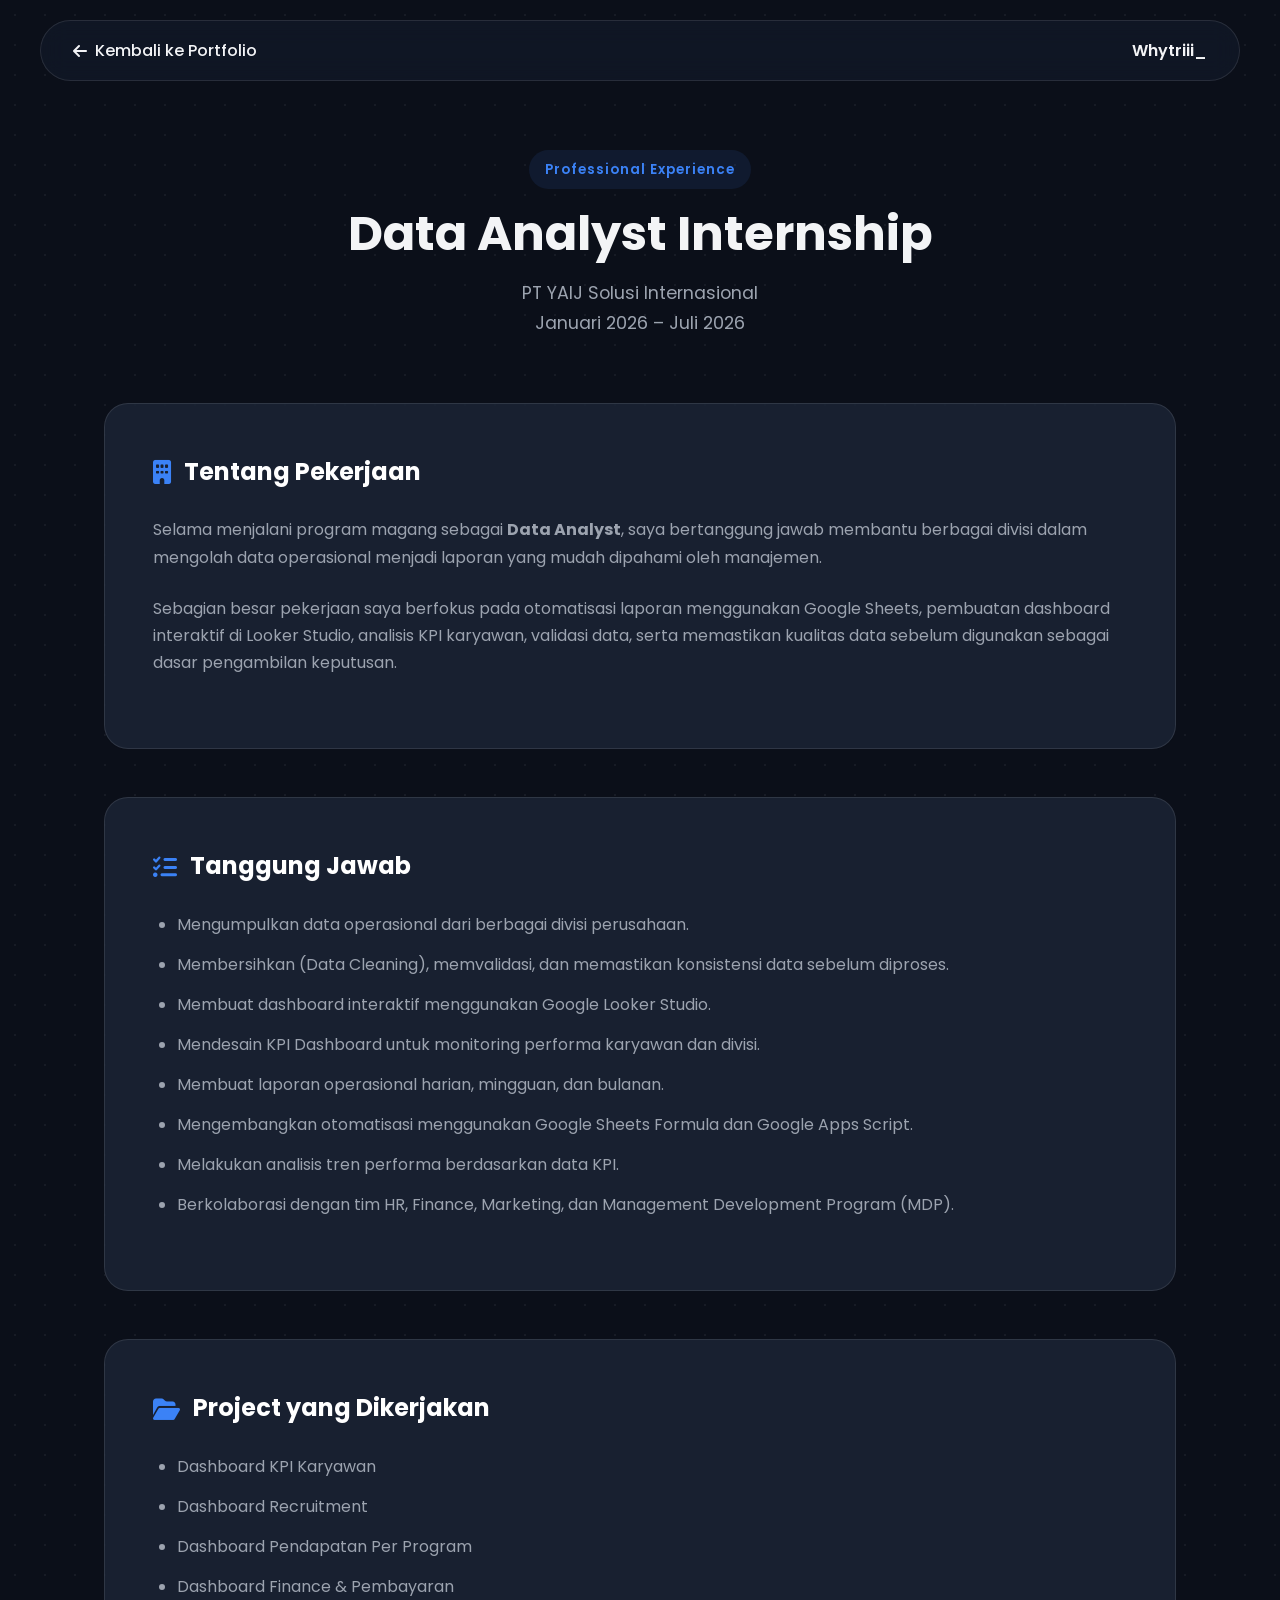
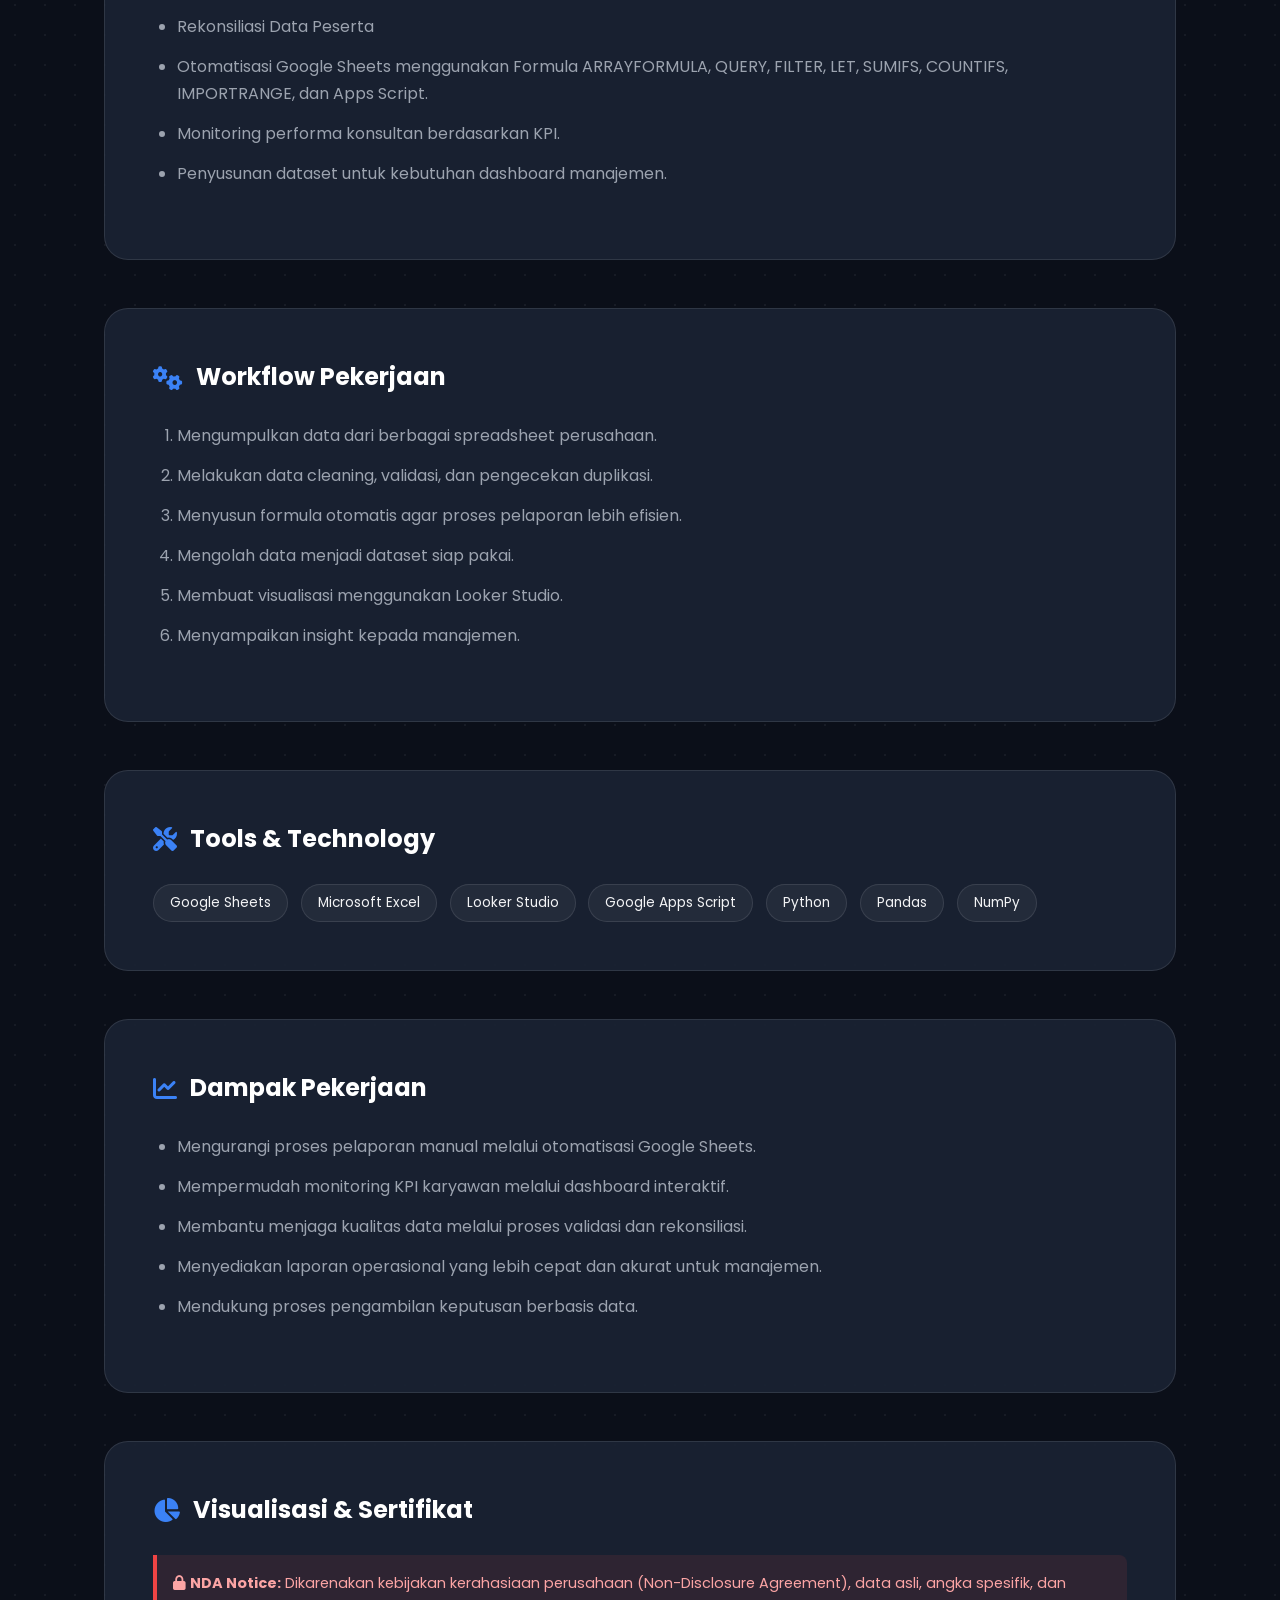
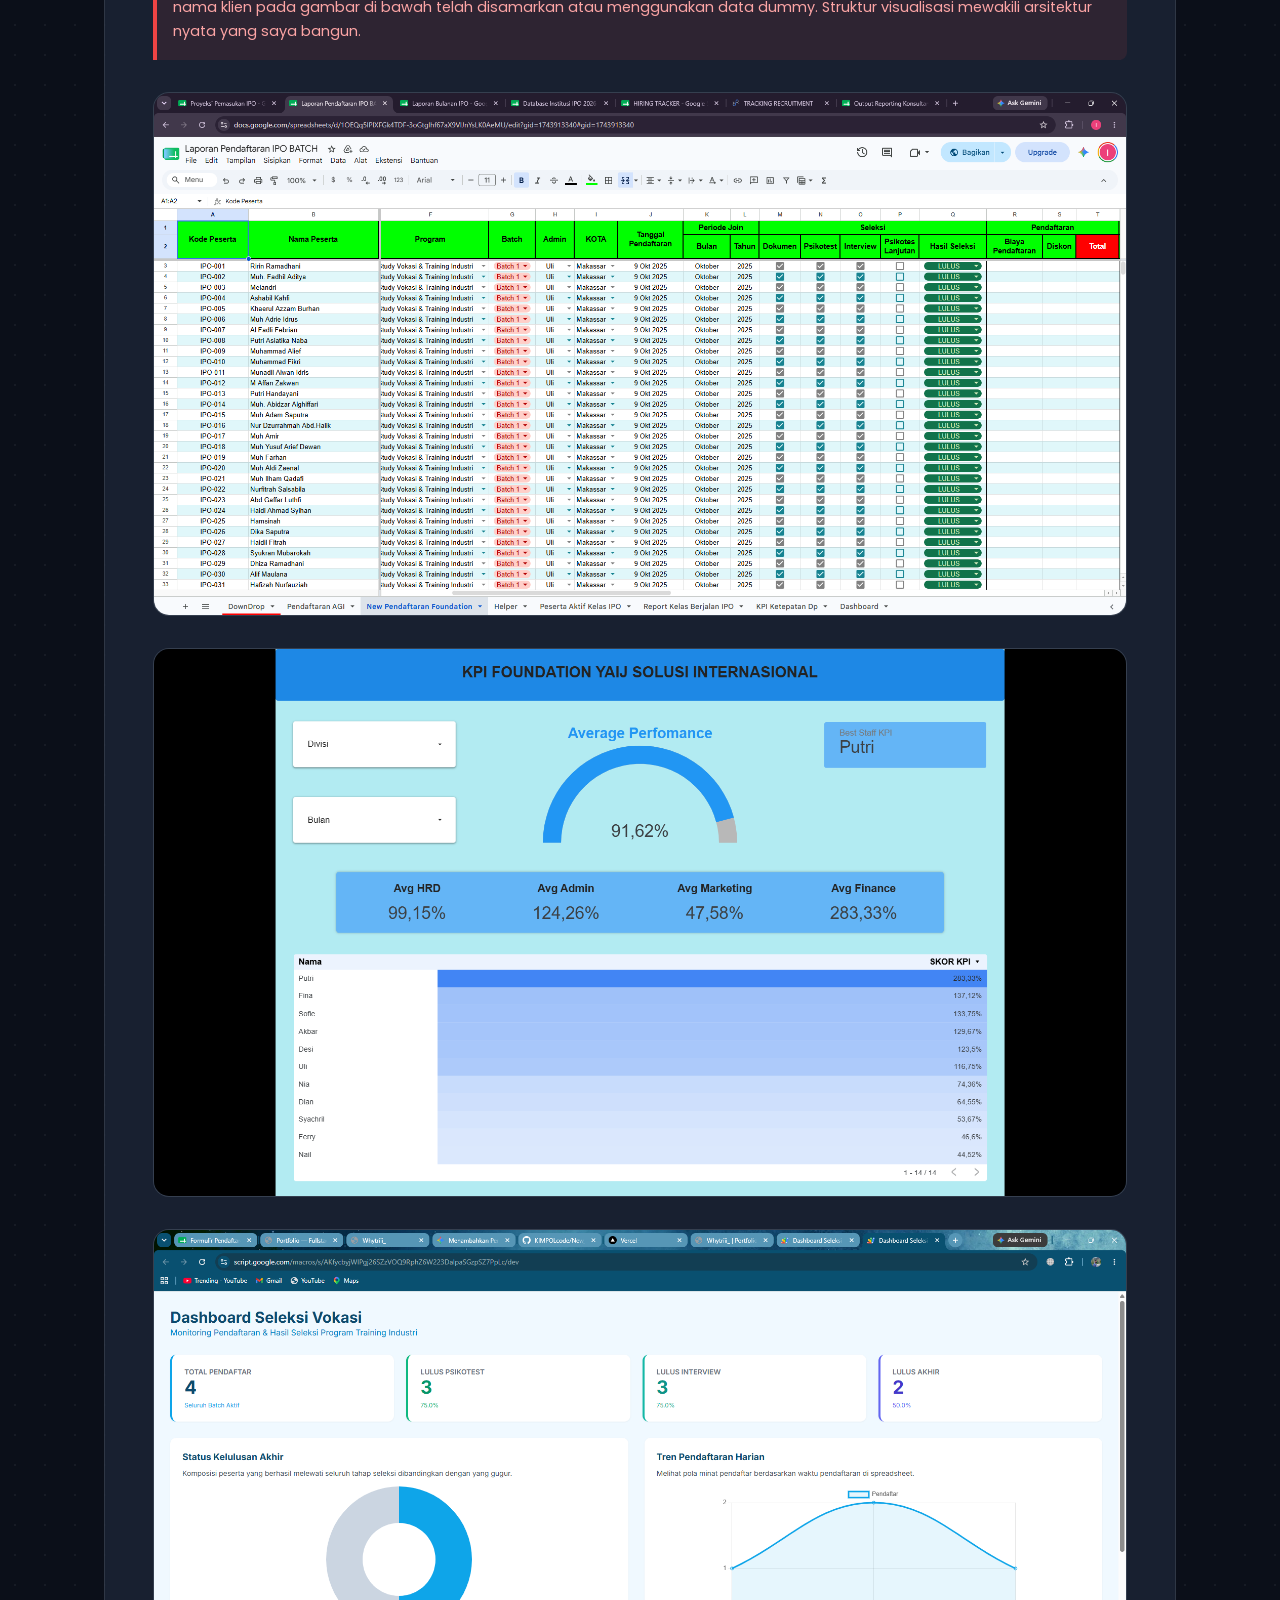
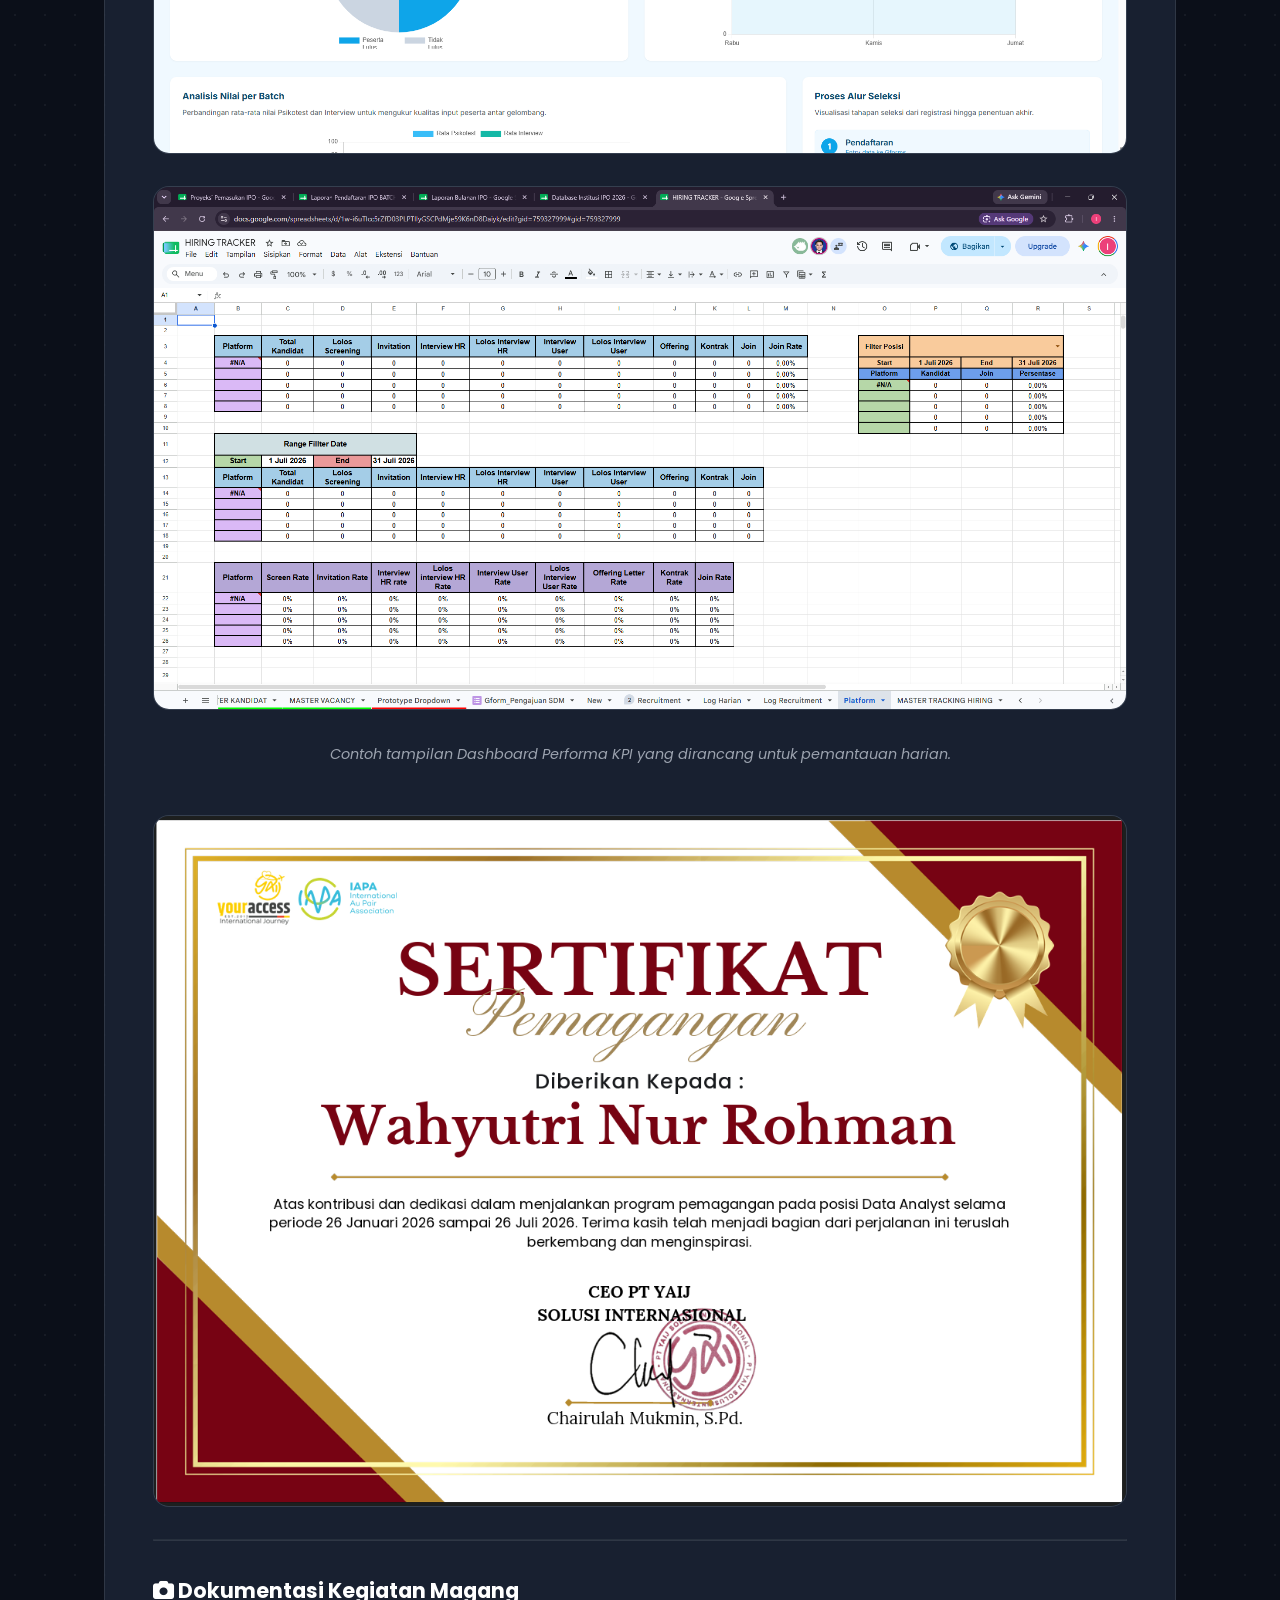
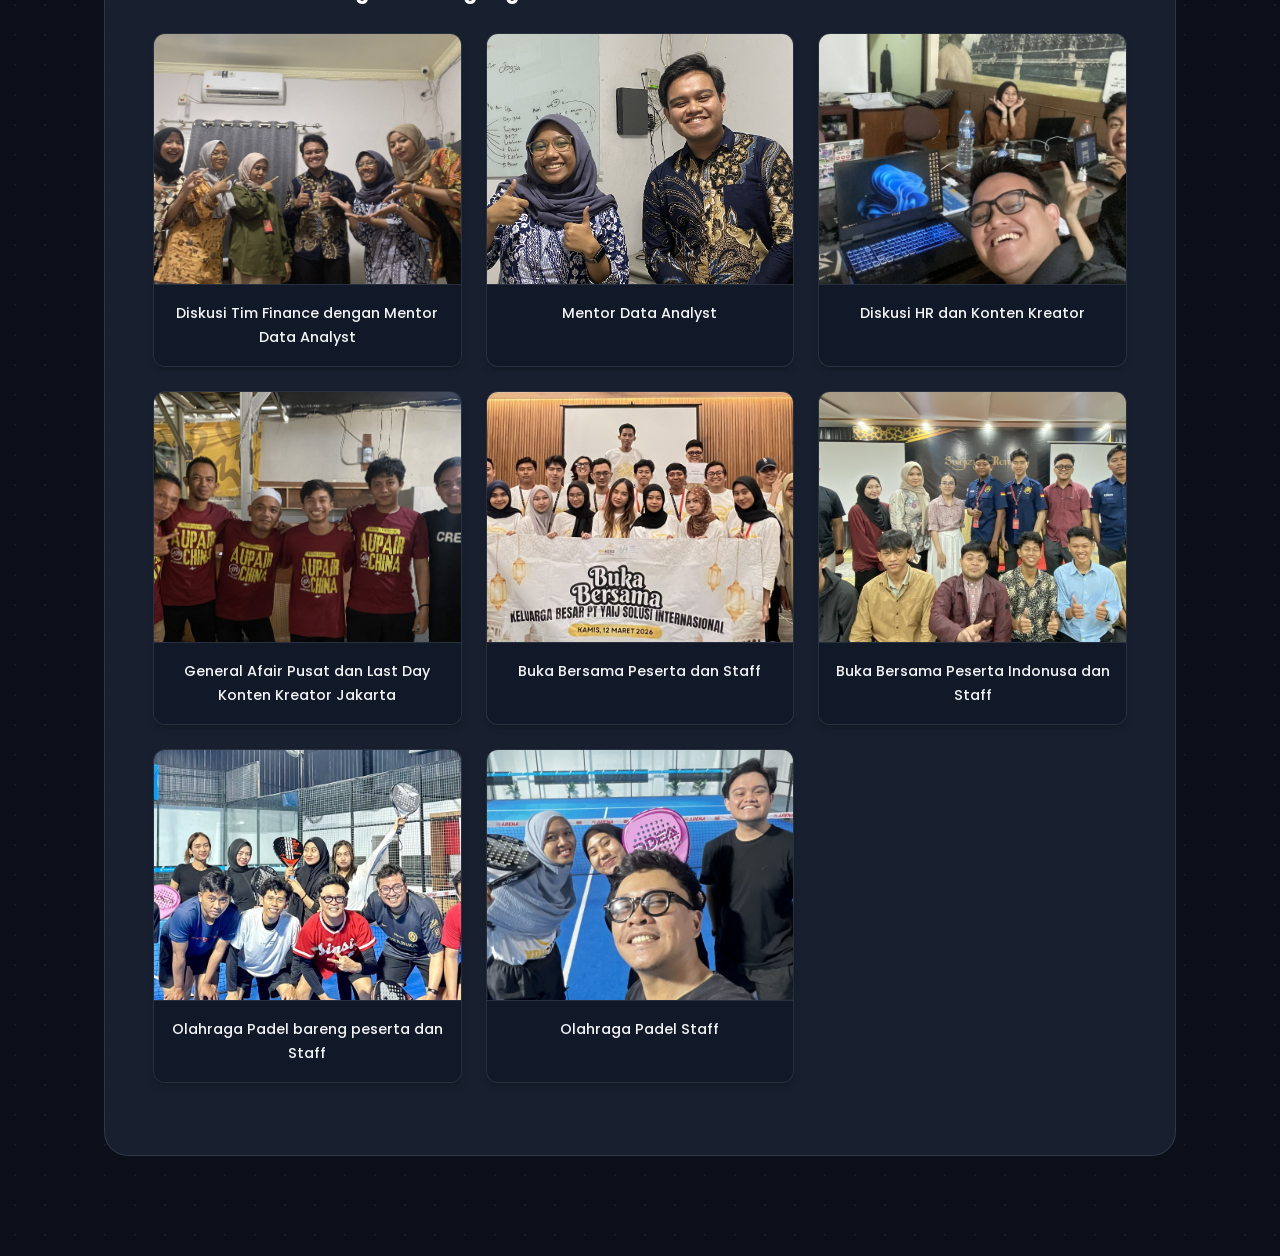
==== commit b7c17d11: "add sertif magang" ====
--- a/yaij.html
+++ b/yaij.html
@@ -377,7 +377,7 @@
 
         <!-- VISUALISASI & DOKUMENTASI -->
         <section class="content-section">
-            <h2><i class="fa-solid fa-chart-pie"></i> Visualisasi & Dashboard (Mockup)</h2>
+            <h2><i class="fa-solid fa-chart-pie"></i> Visualisasi & Sertifikat</h2>
             <div class="nda-notice">
                 <i class="fa-solid fa-lock"></i> <strong>NDA Notice:</strong> Dikarenakan kebijakan kerahasiaan
                 perusahaan (Non-Disclosure Agreement), data asli, angka spesifik, dan nama klien pada gambar di bawah
@@ -405,6 +405,11 @@
                 <em>Contoh tampilan Dashboard Performa KPI yang dirancang untuk pemantauan harian.</em>
             </p>
 
+            <div class="mockup-wrapper">
+                <img src="Sertif magang/sertif.png" alt="Mockup Dashboard Data Analyst"
+                    onerror="this.style.backgroundColor='#1e293b'; this.style.height='300px';">
+            </div>
+
             <hr style="border-color: rgba(255,255,255,0.1); margin-bottom: 2rem;">
 
             <!-- Bagian Dokumentasi Kegiatan Magang -->
